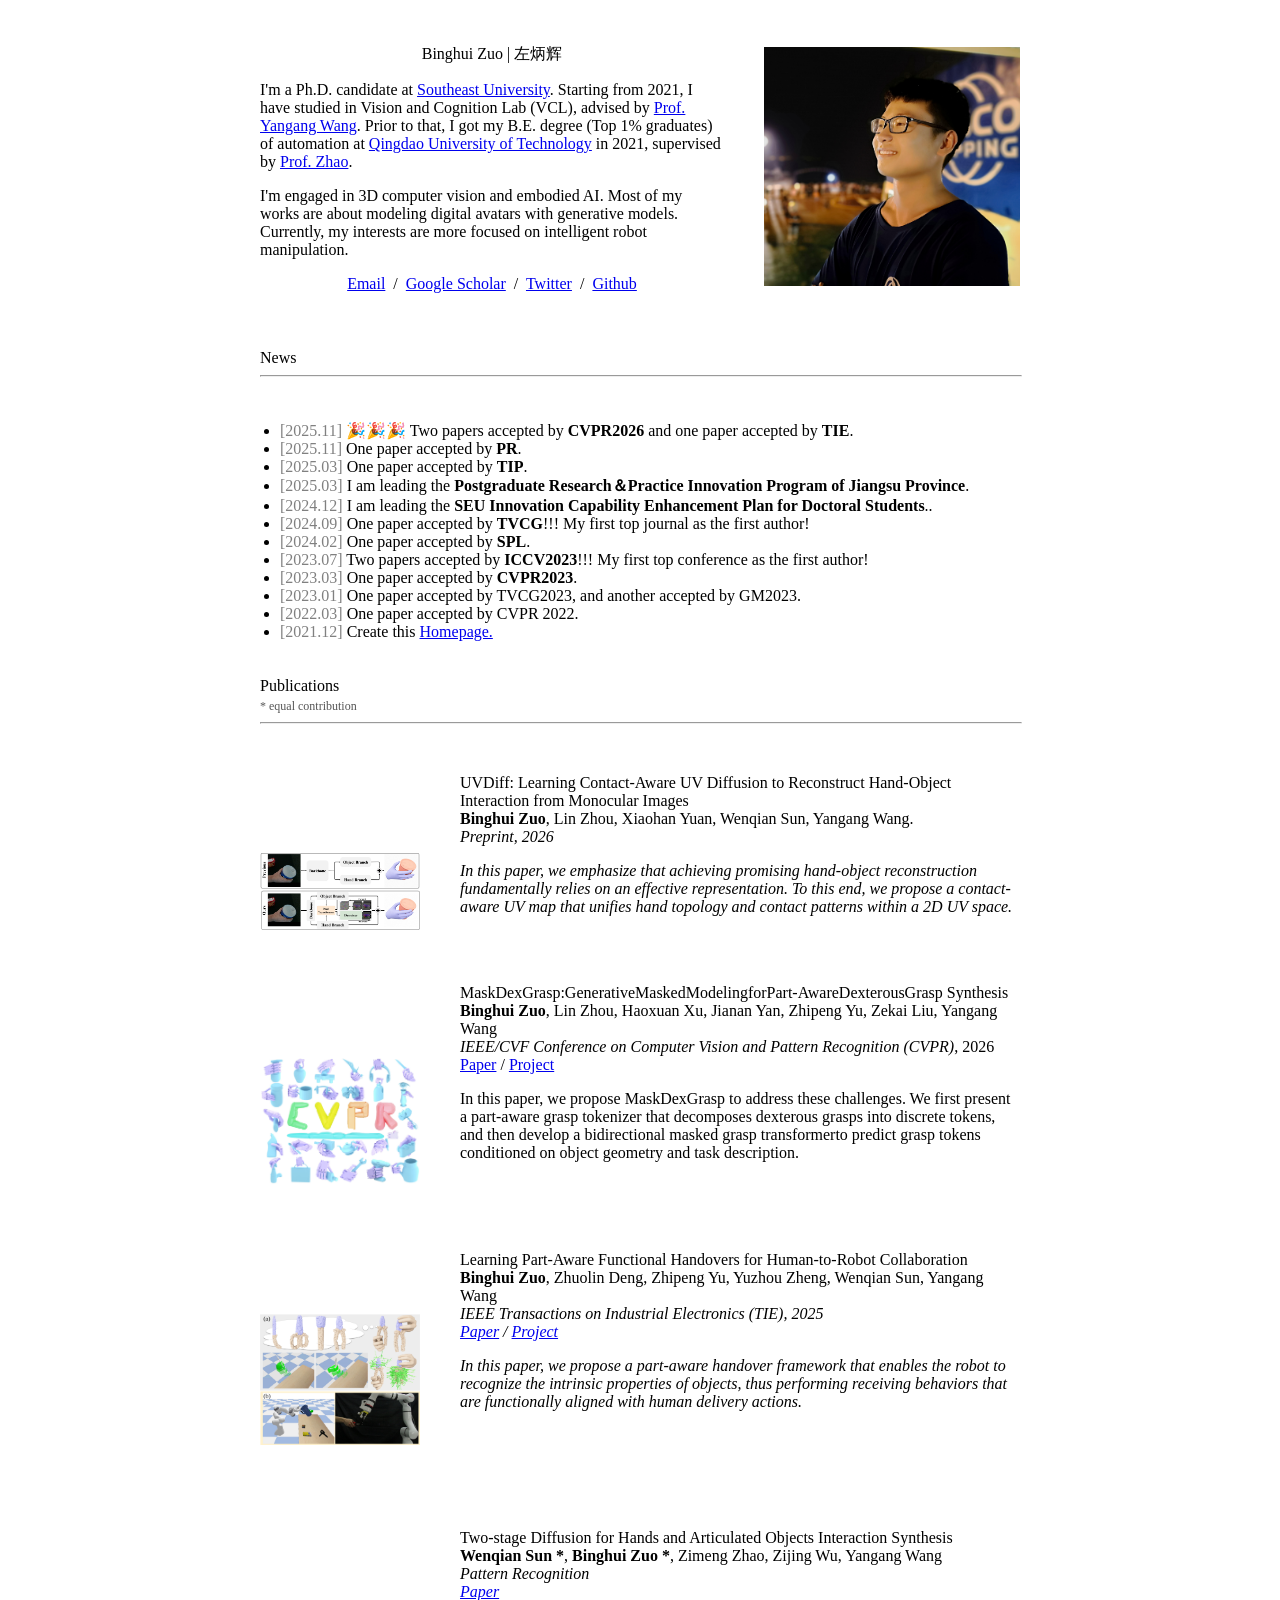
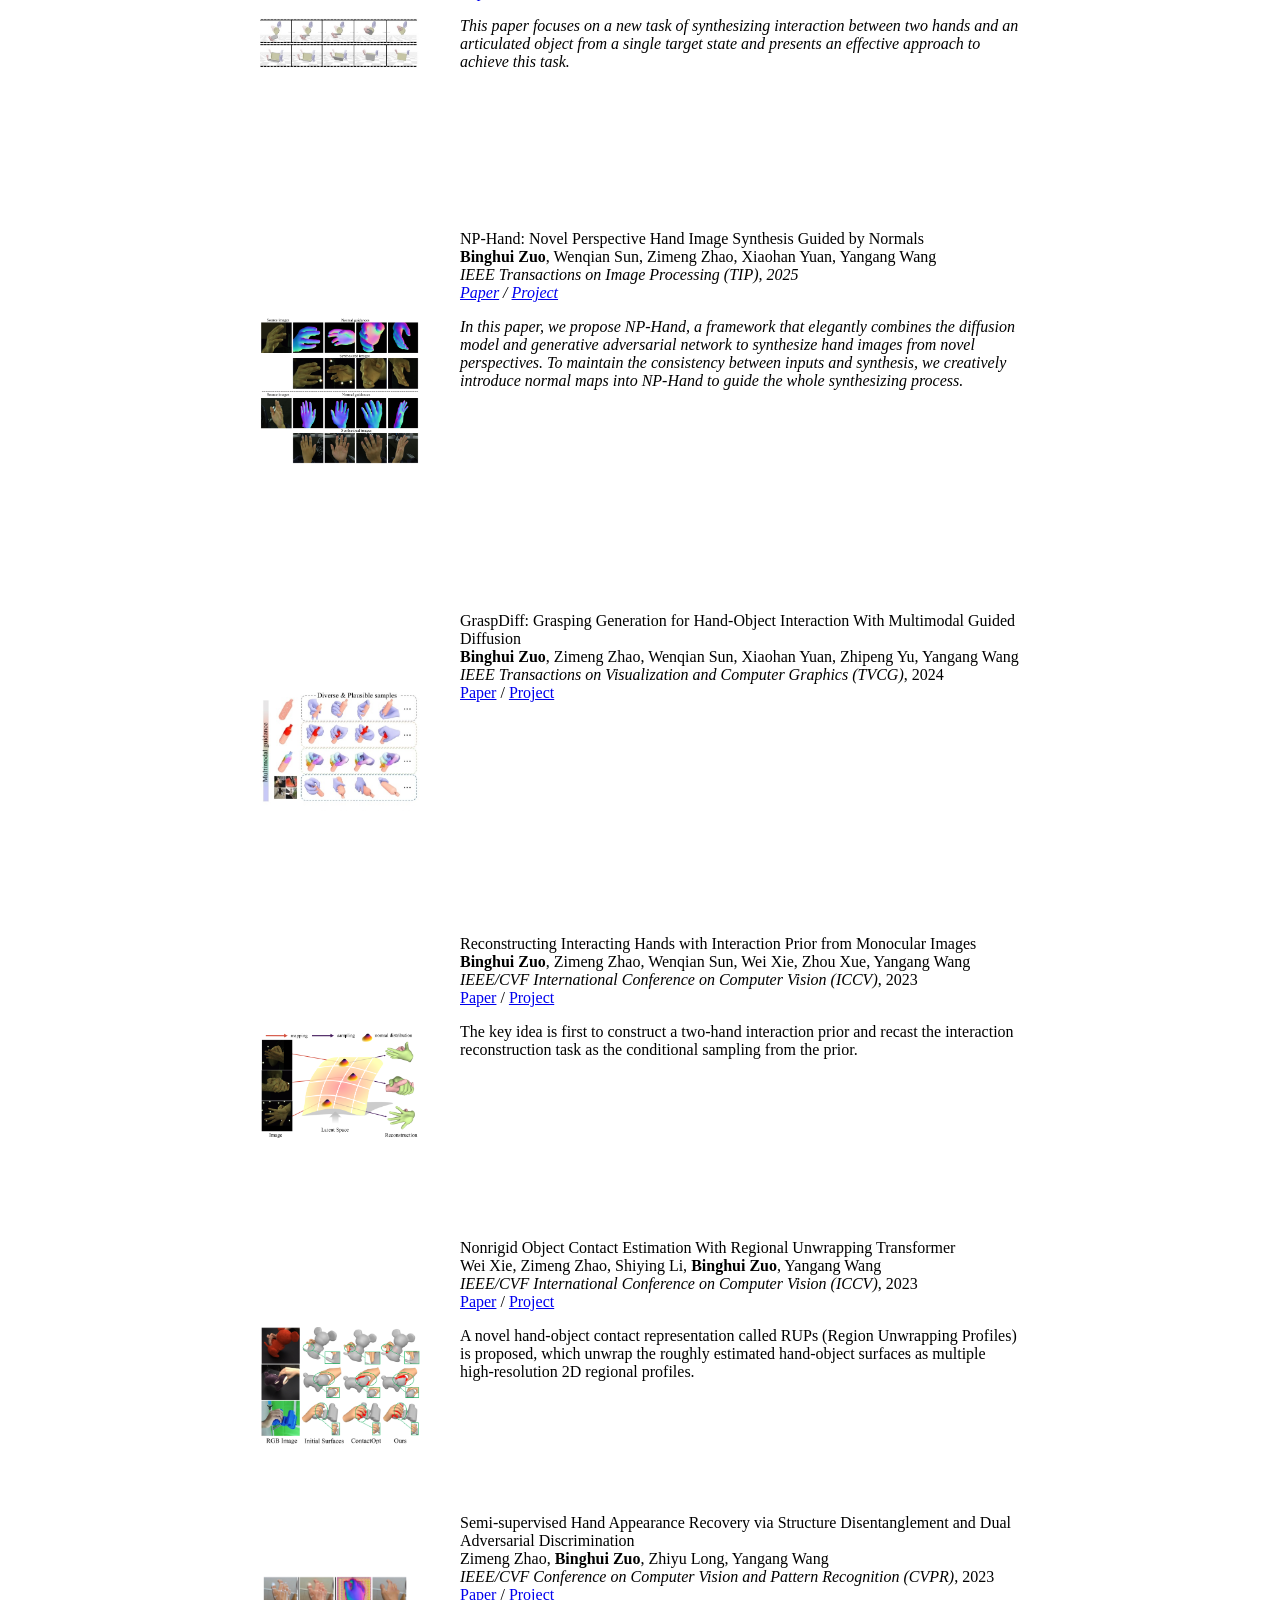
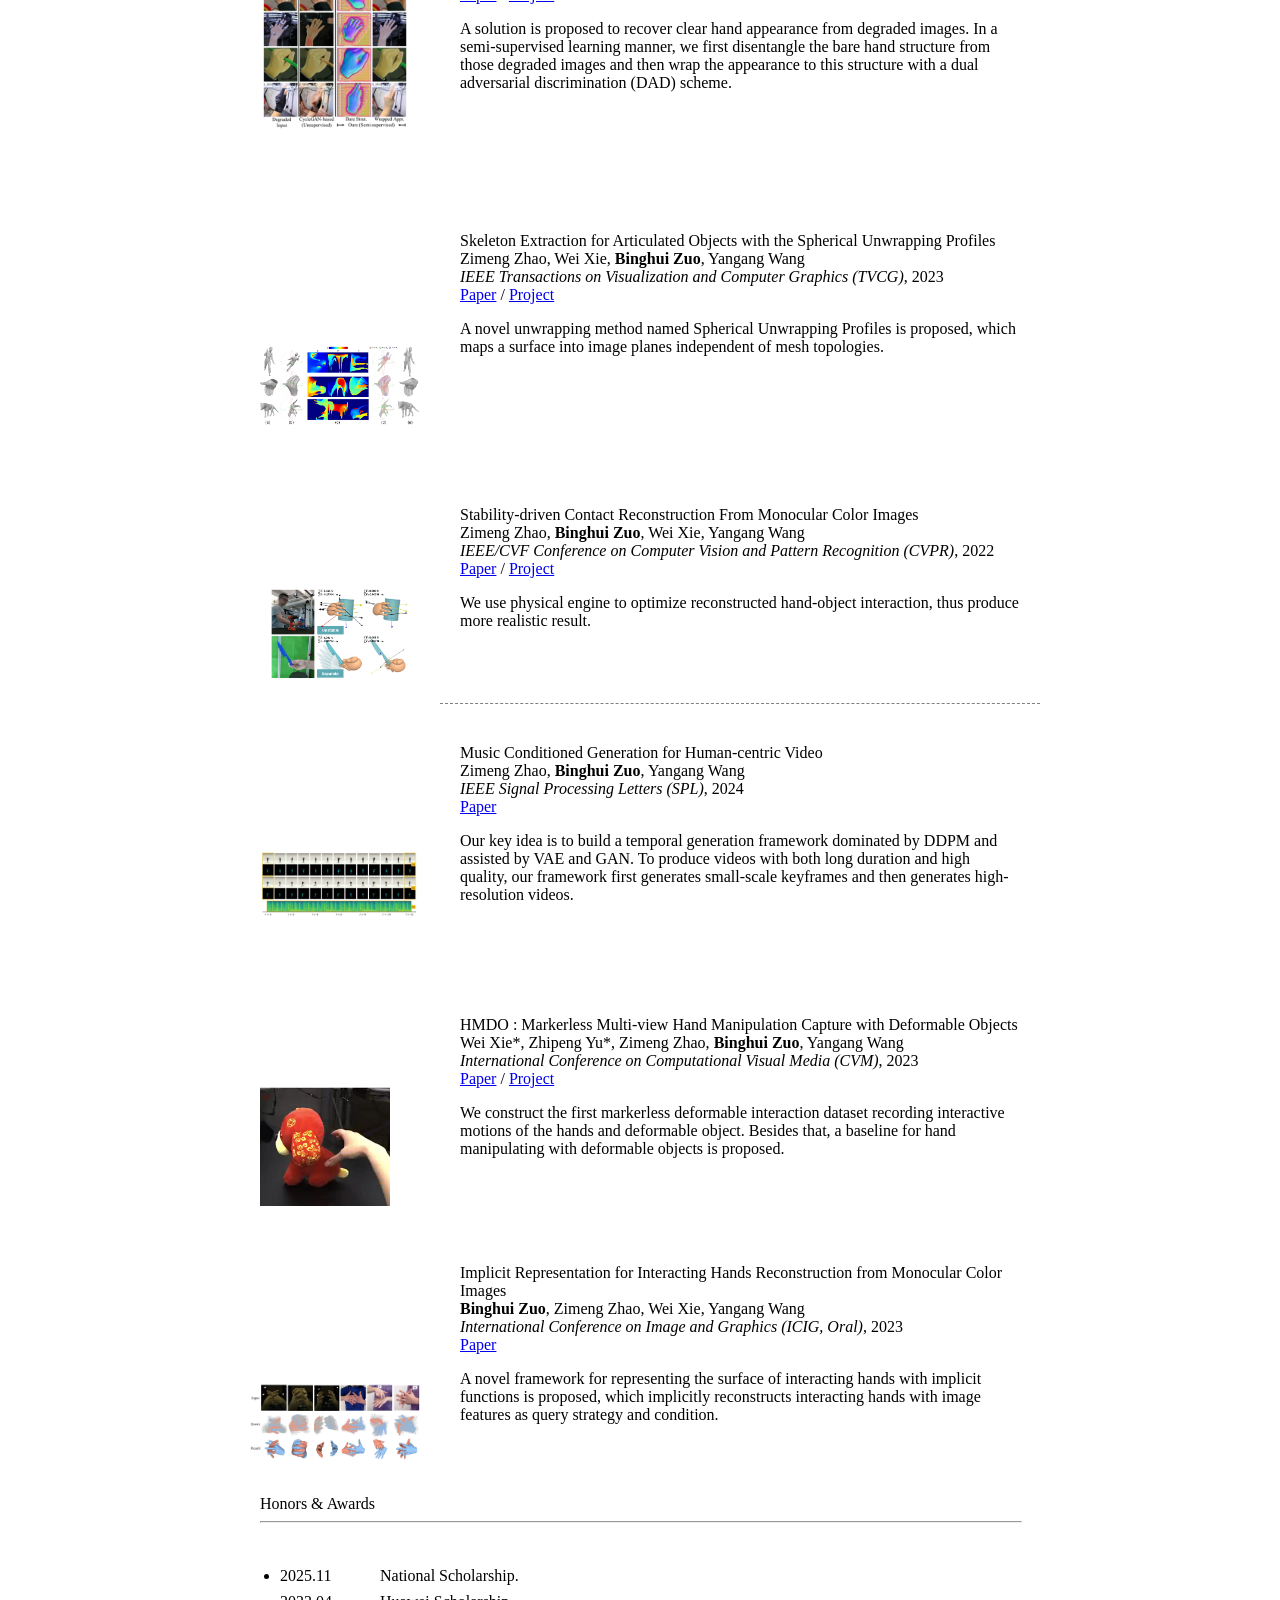
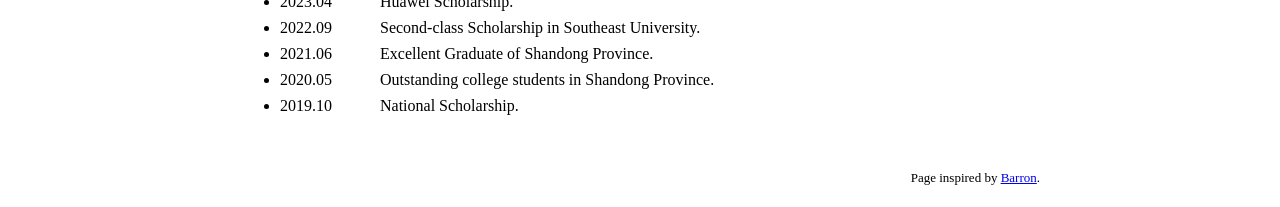
==== index.html @ bb47ee4a "更新cvpr文章" ====
<!DOCTYPE HTML>
<html lang="en"><head><meta http-equiv="Content-Type" content="text/html; charset=UTF-8">


  <title>Binghui Zuo</title>
  
  <meta name="author" content="Binghui Zuo">
  <meta name="viewport" content="width=device-width, initial-scale=1">
  
  <link rel="stylesheet" type="text/css" href="stylesheet.css">
  <link rel="icon" href="image/head.jpg" type="image/x-icon" />
	<!-- <link rel="icon" href="data:image/svg+xml,<svg xmlns=%22http://www.w3.org/2000/svg%22 viewBox=%220 0 100 100%22><text y=%22.9em%22 font-size=%2290%22>😎</text></svg>"> -->
</head> 
<style>
  td {
    border-bottom: 1px dashed gray; 
  }
  td.no-border {
    border-bottom: none;
  }

</style>
<body>
  <table style="width:100%;max-width:800px;border:0px;border-spacing:0px;border-collapse:separate;margin-right:auto;margin-left:auto;"><tbody>
    <tr style="padding:0px">
      <td class="no-border"; style="padding:0px">
        <table style="width:100%;border:0px;border-spacing:0px;border-collapse:separate;margin-right:auto;margin-left:auto;"><tbody>
          <tr style="padding:0px">
            <td class="no-border"; style="padding:2.5%;width:63%;vertical-align:middle">
              <p style="text-align:center">
                <name>Binghui Zuo | 左炳辉</name>
              </p>
              <p>I'm a Ph.D. candidate at <a href="https://www.seu.edu.cn/"> Southeast University</a>. Starting from 2021, I have studied in Vision and Cognition Lab (VCL), advised by <a href="https://www.yangangwang.com/"> Prof. Yangang Wang</a>. Prior to that, I got my B.E. degree (Top 1% graduates) of automation at <a href="http://www.qut.edu.cn/"> Qingdao University of Technology</a> in 2021, supervised by <a href="https://ice.qut.edu.cn/info/1210/7986.htm"> Prof. Zhao</a>.
              </p>
              </p>
              I'm engaged in 3D computer vision and embodied AI. Most of my works are about modeling digital avatars with generative models. Currently, my interests are more focused on intelligent robot manipulation.
              </p>
              <!-- </p> -->
              <!-- Served as the paper reviewer of CVPR / ICCV / NeurIPS and etc. -->
              <!-- </p> -->

              <!-- </p>
              <span style="color:red">Now, I am actively applying for Ph.D position in 2024 fall.</span>
              </p> -->
              <p style="text-align:center">
                <a href="mailto:binghuizuo@gmail.com">Email</a> &nbsp/&nbsp
                <a href="https://scholar.google.com/citations?hl=zh-CN&user=YajLTJMAAAAJ">Google Scholar</a> &nbsp/&nbsp
                <a href="https://twitter.com/z_binghui">Twitter</a> &nbsp/&nbsp
                <a href="https://github.com/binghui-z">Github</a> <!--&nbsp/&nbsp
                <a href="docs/resume.pdf"> Resumé (PDF) </a>-->
              </p>
            </td>
            <td class="no-border"; style="padding:2.5%;width:40%;max-width:40%">
              <a href="#"><img style="width:100%;max-width:100%" alt="profile photo" src="image/myself.jpeg" class="hoverZoomLink"></a>
            </td>
          </tr>
        </tbody></table>

        <!-- News -->
        <table
          style="width:100%;border:0px;border-spacing:0px;border-collapse:separate;margin-right:auto;margin-left:auto;">
          <td class="no-border"; style="padding:20px;width:100%;vertical-align:middle">
            <heading>News</heading>
            <hr class="styled-hr" style="width:100%;"></hr>
          </td>
        </table>

        <ul>
          <li>
            <span style="color: gray" size="6px">[2025.11]</span> &#127881&#127881&#127881 Two papers accepted by <strong>CVPR2026</strong> and one paper accepted by <strong>TIE</strong>.
          </li>
          <li>
            <span style="color: gray" size="6px">[2025.11]</span> One paper accepted by <strong>PR</strong>.
          </li>
          <li>
            <span style="color: gray" size="6px">[2025.03]</span> One paper accepted by <strong>TIP</strong>.
          </li>
          <li>
            <span style="color: gray" size="6px">[2025.03]</span> I am leading the <strong>Postgraduate Research＆Practice Innovation Program of Jiangsu Province</strong>.
          </li>
          <li>
            <span style="color: gray" size="6px">[2024.12]</span> I am leading the <strong>SEU Innovation Capability Enhancement Plan for Doctoral Students</strong>..
          </li>
          <li>
            <span style="color: gray" size="6px">[2024.09]</span> One paper accepted by <strong>TVCG</strong>!!! My first top journal as the first author!
          </li>
          <li>
            <span style="color: gray" size="6px">[2024.02]</span> One paper accepted by <strong>SPL</strong>.
          </li>
          <li>
            <span style="color: gray" size="6px">[2023.07]</span> Two papers accepted by <strong>ICCV2023</strong>!!! My first top conference as the first author!
          </li>
          <li>
            <span style="color: gray" size="6px">[2023.03]</span> One paper accepted by <strong>CVPR2023</strong>.
          </li>
          <li>
            <span style="color: gray" size="6px">[2023.01]</span> One paper accepted by TVCG2023, and another accepted by GM2023. 
          </li>
          <li>
            <span style="color: gray" size="6px">[2022.03]</span> One paper accepted by CVPR 2022. 
          </li>
          <li>
            <span style="color: gray" size="6px">[2021.12]</span> Create this <a href="https://binghui-z.github.io/"> Homepage.</a>
          </li>
        </ul> 
      
        <!--%%%%%%%%%%%%%%%%%%%%%%%%%%%%%%%%%%%%%%-->
        <table style="width:100%;border:0px;border-spacing:0px;border-collapse:separate;margin-right:auto;margin-left:auto;"><tbody>
            <td class="no-border"; style="padding:20px;width:100%;vertical-align:middle">
              <heading>Publications</heading>
                <div style="font-size:12px; color:#555; margin-top:4px; margin-bottom:4px;">
                  * equal contribution
                </div>
              <hr class="styled-hr" style="width:100%;"></hr>
            </td>
        </tbody></table>
        <table style="width:100%;border:0px;border-spacing:0px;border-collapse:separate;margin-right:auto;margin-left:auto;"><tbody>
          
          <!-- ======================================================================================================= -->

          <!-- TCSVT投稿 -->
          <tr onmouseout="uvdiff_stop()" onmouseover="uvdiff_start()">
            <td class="no-border"; style="padding:20px;width:25%;vertical-align:middle">
              <div class="one">
                <div class="two" id='UVDiff_image'>
                  <img src='image/uvdiff.jpg' width="160"></div>
                <img src='image/uvdiff.jpg' width="160">
              </div>
              <script type="text/javascript">
                function uvdiff_start() {
                  document.getElementById('UVDiff_image').style.opacity = "1";
                }

                function uvdiff_stop() {
                  document.getElementById('UVDiff_image').style.opacity = "0";
                }
                uvdiff_stop()
              </script>
            </td>
            <td class="no-border"; style="padding:20px;width:75%;vertical-align:middle">
              <papertitle>UVDiff: Learning Contact-Aware UV Diffusion to Reconstruct Hand-Object Interaction from Monocular Images</papertitle>
              <br>
              <strong>Binghui Zuo</strong>,
              Lin Zhou, 
              Xiaohan Yuan, 
              Wenqian Sun, 
              Yangang Wang.
              <br>
              <em>Preprint, 2026
              <br>
              <p>
              In this paper, we emphasize that achieving promising hand-object reconstruction fundamentally relies on an effective representation. To this end, we propose a contact-aware UV map that unifies hand topology and contact patterns within a 2D UV space.
              </p>
            </td>
          </tr>

          <!-- CVPR投稿 -->
          <tr onmouseout="MaskDexGrasp_stop()" onmouseover="MaskDexGrasp_start()">
            <td class="no-border"; style="padding:20px;width:25%;vertical-align:middle">
              <div class="one">
                <div class="two" id='MaskDexGrasp_image'><video  width=100% height=80% muted autoplay loop>
                <source src="image/maskdexgrasp.mp4" type="video/mp4">
                Your browser does not support the video tag.
                </video></div>
                <img src='image/maskdexgrasp_teaser.jpg' width=160>
              </div>
              <script type="text/javascript">
                function MaskDexGrasp_start() {
                  document.getElementById('MaskDexGrasp_image').style.opacity = "1";
                }

                function MaskDexGrasp_stop() {
                  document.getElementById('MaskDexGrasp_image').style.opacity = "0";
                }
                MaskDexGrasp_stop()
              </script>
            </td>
            <td class="no-border"; style="padding:20px;width:75%;vertical-align:middle">
              <papertitle> MaskDexGrasp:GenerativeMaskedModelingforPart-AwareDexterousGrasp Synthesis</papertitle>
              <br>
              <strong>Binghui Zuo</strong>,
              Lin Zhou, 
              Haoxuan Xu, 
              Jianan Yan, 
              Zhipeng Yu, 
              Zekai Liu, 
              Yangang Wang
              <br>
              <em>IEEE/CVF Conference on Computer Vision and Pattern Recognition (CVPR)</em>, 2026
              <br>
              <a href="MaskDexGrasp/images/paper.pdf">Paper</a>
              /
              <a href="https://binghui-z.github.io/MaskDexGrasp/">Project</a>
              <p></p>
              <p>
              In this paper, we propose MaskDexGrasp to address these challenges. We first present a part-aware grasp tokenizer that decomposes dexterous grasps into discrete tokens, and then develop a bidirectional masked grasp transformerto predict grasp tokens conditioned on object geometry and task description.
              </p>
            </td>
          </tr>

          <!-- TIE投稿 -->
          <tr onmouseout="tie_stop()" onmouseover="tie_start()">
            <td class="no-border"; style="padding:20px;width:25%;vertical-align:middle">
              <div class="one">
                <div class="two" id='tie_image'><video  width=100% height=80% muted autoplay loop>
                <source src="image/TIE.mp4" type="video/mp4">
                Your browser does not support the video tag.
                </video></div>
                <img src='image/tie_teaser.jpg' width=160>
              </div>

              <script type="text/javascript">
                function tie_start() {
                  document.getElementById('tie_image').style.opacity = "1";
                }

                function tie_stop() {
                  document.getElementById('tie_image').style.opacity = "0";
                }
                tie_stop()
              </script>
            </td>
            <td class="no-border"; style="padding:20px;width:75%;vertical-align:middle">
              <papertitle>Learning Part-Aware Functional Handovers for Human-to-Robot Collaboration</papertitle>
              <br>
              <strong>Binghui Zuo</strong>,
              Zhuolin Deng,
              Zhipeng Yu,
              Yuzhou Zheng,
              Wenqian Sun,
              Yangang Wang
              <br>
              <em>IEEE Transactions on Industrial Electronics (TIE), 2025
              <br>
              <a href="https://ieeexplore.ieee.org/document/11436066/">Paper</a>
              /
              <a href="https://www.yangangwang.com/#publication">Project</a>
              <p></p>
              <p>
              In this paper, we propose a part-aware handover framework that enables the robot to recognize the intrinsic properties of objects, thus performing receiving behaviors that are functionally aligned with human delivery actions.
              </p>
            </td>
          </tr>

          <!-- PR -->
          <tr onmouseout="SynInter_stop()" onmouseover="SynInter_start()">
            <td class="no-border"; style="padding:20px;width:25%;vertical-align:middle">
              <div class="one">
                <div class="two" id='SynInter_image'><video  width=100% height=100% muted autoplay loop>
                <source src="image/pr.mp4" type="video/mp4">
                Your browser does not support the video tag.
                </video></div>
                <img src='image/SynInter_1.png' width=160>
              </div>
              <script type="text/javascript">
                function SynInter_start() {
                  document.getElementById('SynInter_image').style.opacity = "1";
                }

                function SynInter_stop() {
                  document.getElementById('SynInter_image').style.opacity = "0";
                }
                SynInter_stop()
              </script>
            </td>
            <td class="no-border"; style="padding:20px;width:75%;vertical-align:middle">
              <papertitle>Two-stage Diffusion for Hands and Articulated Objects Interaction Synthesis</papertitle>
              <br>
              <strong>Wenqian Sun *</strong>,
              <strong>Binghui Zuo *</strong>,
              Zimeng Zhao, 
              Zijing Wu,
              Yangang Wang
              <br>
              <em> Pattern Recognition
              <br>
              <a href="https://www.sciencedirect.com/science/article/pii/S0031320325014463">Paper</a>
              <p></p>
              <p>
                This paper focuses on a new task of synthesizing interaction between two hands and an articulated object from a single target state and presents an effective approach to achieve this task.
              </p>
            </td>
          </tr>
          
          <!-- TIP投稿 -->
          <tr onmouseout="NPHand_stop()" onmouseover="NPHand_start()">
            <td class="no-border"; style="padding:20px;width:25%;vertical-align:middle">
              <div class="one">
                <div class="two" id='NPHand_image'>
                  <img src='image/NPHand_0.jpg' width="160"></div>
                <img src='image/NPHand_0.jpg' width="160">
              </div>
              <script type="text/javascript">
                function NPHand_start() {
                  document.getElementById('NPHand_image').style.opacity = "1";
                }

                function NPHand_stop() {
                  document.getElementById('NPHand_image').style.opacity = "0";
                }
                NPHand_stop()
              </script>
            </td>
            <td class="no-border"; style="padding:20px;width:75%;vertical-align:middle">
              <papertitle>NP-Hand: Novel Perspective Hand Image Synthesis Guided by Normals</papertitle>
              <br>
              <strong>Binghui Zuo</strong>,
              Wenqian Sun,
              Zimeng Zhao, 
              Xiaohan Yuan,
              Yangang Wang
              <br>
              <em>IEEE Transactions on Image Processing (TIP), 2025
              <br>
              <a href="https://ieeexplore.ieee.org/document/10969541">Paper</a>
              /
              <a href="https://www.yangangwang.com/papers/tip2025-nphand/ZBH-NPHand-2025-04.html">Project</a>
              <p></p>
              <p>
              In this paper, we propose NP-Hand, a framework that elegantly combines the diffusion model and generative adversarial network to synthesize hand images from novel perspectives. To maintain the consistency between inputs and synthesis, we creatively introduce normal maps into NP-Hand to guide the whole synthesizing process.
              </p>
            </td>
          </tr>
          <!-- ======================================================================================================= -->

          <!-- ECCV1投稿 -->
          <tr onmouseout="GraspDiff_stop()" onmouseover="GraspDiff_start()">
            <td class="no-border"; style="padding:20px;width:25%;vertical-align:middle">
              <div class="one">
                <div class="two" id='GraspDiff_image'>
                  <img src='image/GraspDiff_0.png' width="160"></div>
                <img src='image/GraspDiff_1.png' width="160">
              </div>
              <script type="text/javascript">
                function GraspDiff_start() {
                  document.getElementById('GraspDiff_image').style.opacity = "1";
                }

                function GraspDiff_stop() {
                  document.getElementById('GraspDiff_image').style.opacity = "0";
                }
                GraspDiff_stop()
              </script>
            </td>
            <td class="no-border"; style="padding:20px;width:75%;vertical-align:middle">
              <papertitle>GraspDiff: Grasping Generation for Hand-Object Interaction With Multimodal Guided Diffusion</papertitle>
              <br>
              <strong>Binghui Zuo</strong>,
              Zimeng Zhao, 
              Wenqian Sun,
              Xiaohan Yuan,
              Zhipeng Yu,
              Yangang Wang
              <br>
              <em>IEEE Transactions on Visualization and Computer Graphics (TVCG)</em>, 2024
              <br>
              <a href="https://ieeexplore.ieee.org/document/10689328">Paper</a>
              /
              <a href="https://www.yangangwang.com/papers/tvcg2024-graspdiff/ZUO-GraspDiff-2024-09.html">Project</a>
              <p></p>
              <p></p>
            </td>
          </tr>
          
          <!-- ECCV3投稿 -->
          <!-- <tr onmouseout="T2C_stop()" onmouseover="T2C_start()">
            <td class="no-border"; style="padding:20px;width:25%;vertical-align:middle">
              <div class="one">
                <div class="two" id='T2C_image'>
                  <img src='image/T2C_0.png' width="160"></div>
                <img src='image/T2C_1.png' width="160">
              </div>
              <script type="text/javascript">
                function T2C_start() {
                  document.getElementById('T2C_image').style.opacity = "1";
                }

                function T2C_stop() {
                  document.getElementById('T2C_image').style.opacity = "0";
                }
                T2C_stop()
              </script>
            </td>
            <td class="no-border"; style="padding:20px;width:75%;vertical-align:middle">
              <papertitle>T2C: Text-guided 4D Cloth Generation</papertitle>
              <br>
              Zhipeng Yu,
              Zimeng Zhao, 
              Yanxi Du,
              Yuzhou Zheng,
              <strong>Binghui Zuo</strong>,
              Yangang Wang
              <br>
              <em>Preprint
              <br>
              <p></p>
              <p>
                This paper introduces a novel approach named T2C, which employs a multilayered clothing representation and a physics-based clothing animation paradigm to generate text-controlled Clothed 4D Humans, expanding the boundaries of the aforementioned issues.
              </p>
            </td>
          </tr> -->

          <!-- ICCV2023 -->
          <tr onmouseout="interprior_stop()" onmouseover="interprior_start()">
            <td class="no-border"; style="padding:20px;width:25%;vertical-align:middle">
              <div class="one">
                <div class="two" id='interprior_image'>
                  <img src='image/interprior_1.png' width="160"></div>
                <img src='image/interprior_0.png' width="160">
              </div>
              <script type="text/javascript">
                function interprior_start() {
                  document.getElementById('interprior_image').style.opacity = "1";
                }

                function interprior_stop() {
                  document.getElementById('interprior_image').style.opacity = "0";
                }
                interprior_stop()
              </script>
            </td>
            <td class="no-border"; style="padding:20px;width:75%;vertical-align:middle">
              <papertitle>Reconstructing Interacting Hands with Interaction Prior from Monocular Images</papertitle>
              <br>
              <strong>Binghui Zuo</strong>,
              Zimeng Zhao, 
              Wenqian Sun,
              Wei Xie, 
              Zhou Xue,
              Yangang Wang
              <br>
              <em>IEEE/CVF International Conference on Computer Vision (ICCV)</em>, 2023
              <br>
              <a href="https://arxiv.org/abs/2308.14082/">Paper</a>
              /
              <a href="https://www.yangangwang.com/papers/iccv2023_interprior/BinghuiZuo-ICCV2023_InterPrior.html">Project</a>
              <p></p>
              <p>
              The key idea is first to construct a two-hand interaction prior and recast the interaction reconstruction task as the conditional sampling from the prior.
              </p>
            </td>
          </tr>
        
          <!-- ICCV2023 -->
          <tr onmouseout="Nonrigid_stop()" onmouseover="Nonrigid_start()">
            <td class="no-border"; style="padding:20px;width:25%;vertical-align:middle">
              <div class="one">
                <div class="two" id='nonrigid_image'>
                  <img src='image/Nonrigid_0.png' width="160"></div>
                <img src='image/Nonrigid_1.png' width="160">
              </div>
              <script type="text/javascript">
                function Nonrigid_start() {
                  document.getElementById('nonrigid_image').style.opacity = "1";
                }

                function Nonrigid_stop() {
                  document.getElementById('nonrigid_image').style.opacity = "0";
                }
                Nonrigid_stop()
              </script>
            </td>
            <td class="no-border"; style="padding:20px;width:75%;vertical-align:middle">
              <papertitle>Nonrigid Object Contact Estimation With Regional Unwrapping Transformer</papertitle>
              <br>
              Wei Xie, 
              Zimeng Zhao, 
              Shiying Li,
              <strong>Binghui Zuo</strong>,
              Yangang Wang
              <br>
              <em>IEEE/CVF International Conference on Computer Vision (ICCV)</em>, 2023
              <br>
              <a href="https://arxiv.org/abs/2308.14074">Paper</a>
              /
              <a href="https://www.yangangwang.com/papers/iccv2023-nonrigid/XIE-NONRIGID-2023-07-paper.html">Project</a>
              <p></p>
              <p>
              A novel hand-object contact representation called RUPs (Region Unwrapping Profiles) is proposed, which unwrap the roughly estimated hand-object surfaces as multiple high-resolution 2D regional profiles.
              </p>
            </td>
          </tr>

          <!-- CVPR2023 -->
          <tr onmouseout="markerless_stop()" onmouseover="markerless_start()">
            <td class="no-border"; style="padding:20px;width:25%;vertical-align:middle">
              <div class="one">
                <div class="two" id='markerless_image'><video  width=100% height=100% muted autoplay loop>
                <source src="image/markerless.mp4" type="video/mp4">
                Your browser does not support the video tag.
                </video></div>
                <img src='image/markerless.png' width=150>
              </div>
              <script type="text/javascript">
                function markerless_start() {
                  document.getElementById('markerless_image').style.opacity = "1";
                }

                function markerless_stop() {
                  document.getElementById('markerless_image').style.opacity = "0";
                }
                markerless_stop()
              </script>
            </td>
            <td class="no-border"; style="padding:20px;width:75%;vertical-align:middle">
              <papertitle>Semi-supervised Hand Appearance Recovery via Structure Disentanglement and Dual Adversarial Discrimination</papertitle>
              <br> 
              Zimeng Zhao, 
              <strong>Binghui Zuo</strong>,
              Zhiyu Long,
              Yangang Wang
              <br>
              <em>IEEE/CVF Conference on Computer Vision and Pattern Recognition (CVPR)</em>, 2023
              <br>
              <a href="https://arxiv.org/abs/2303.06380">Paper</a>
              /
              <a href="https://www.yangangwang.com/papers/CVPR2023/ZHAO-SHAR-2023-03.html">Project</a>
              <p>
              A solution is proposed to recover clear hand appearance from degraded images. In a semi-supervised learning manner, we first disentangle the bare hand structure from those degraded images and then wrap the appearance to this structure with a dual adversarial discrimination (DAD) scheme.
              </p>
            </td>
          </tr>

          <!-- TVCG -->
          <tr onmouseout="Skeleton_stop()" onmouseover="Skeleton_start()">
            <td class="no-border"; style="padding:20px;width:25%;vertical-align:middle">
              <div class="one">
                <div class="two" id='skeleton_image'>
                  <img src='image/skeleton_1.png' width="160"></div>
                <img src='image/skeleton0.png' width="160">
              </div>
              <script type="text/javascript">
                function Skeleton_start() {
                  document.getElementById('skeleton_image').style.opacity = "1";
                }

                function Skeleton_stop() {
                  document.getElementById('skeleton_image').style.opacity = "0";
                }
                Skeleton_stop()
              </script>
            </td>
            <td class="no-border"; style="padding:20px;width:75%;vertical-align:middle">
              <papertitle>Skeleton Extraction for Articulated Objects with the Spherical Unwrapping Profiles</papertitle>
              <br>
              Zimeng Zhao, 
              Wei Xie, 
              <strong>Binghui Zuo</strong>,
              Yangang Wang
              <br>
              <em>IEEE Transactions on Visualization and Computer Graphics (TVCG)</em>, 2023
              <br>
              <a href="https://www.yangangwang.com/papers/TVCG2023/ZHAO-SUPPLE-TVCG-2023.pdf">Paper</a>
              /
              <a href="https://www.yangangwang.com/papers/TVCG2023/ZHAO-SUPPLE-TVCG-2023.html">Project</a>
              <p></p>
              <p>
              A novel unwrapping method named Spherical Unwrapping Profiles is proposed, which maps a surface into image planes independent of mesh topologies.
              </p>
            </td>
          </tr>

          <!-- CVPR2022 -->
          <tr onmouseout="stable_stop()" onmouseover="stable_start()">
            <td class="no-border"; style="padding:20px;width:25%;vertical-align:middle">
              <div class="one">
                <div class="two" id='stable_image'><video  width=100% height=100% muted autoplay loop>
                <source src="image/stable_video.mp4" type="video/mp4">
                Your browser does not support the video tag.
                </video></div>
                <img src='image/stable.png' width=160>
              </div>
              <script type="text/javascript">
                function stable_start() {
                  document.getElementById('stable_image').style.opacity = "1";
                }

                function stable_stop() {
                  document.getElementById('stable_image').style.opacity = "0";
                }
                stable_stop()
              </script>
            </td>
            <td style="padding:20px;width:75%;vertical-align:middle">
              <papertitle>Stability-driven Contact Reconstruction From Monocular Color Images</papertitle>
              <br>
              Zimeng Zhao, 
              <strong>Binghui Zuo</strong>,
              Wei Xie, 
              Yangang Wang
              <br>
              <em>IEEE/CVF Conference on Computer Vision and Pattern Recognition (CVPR)</em>, 2022
              <br>
              <a href="https://openaccess.thecvf.com/content/CVPR2022/papers/Zhao_Stability-Driven_Contact_Reconstruction_From_Monocular_Color_Images_CVPR_2022_paper.pdf">Paper</a>
              /
              <a href="https://www.yangangwang.com/papers/ZZM-SCR-2022-03.html">Project</a>
              <p>
              We use physical engine to optimize reconstructed hand-object interaction, thus produce more realistic result.
              </p>
            </td>
          </tr>

          <!-- SPL -->
          <tr onmouseout="MCG_stop()" onmouseover="MCG_start()">
            <td class="no-border"; style="padding:20px;width:25%;vertical-align:middle">
              <div class="one">
                <div class="two" id='MCG_image'>
                  <img src='image/music_0.jpg' width="160"></div>
                <img src='image/music_0.jpg' width="160">
              </div>
              <script type="text/javascript">
                function MCG_start() {
                  document.getElementById('MCG_image').style.opacity = "1";
                }

                function MCG_stop() {
                  document.getElementById('MCG_image').style.opacity = "0";
                }
                MCG_stop()
              </script>
            </td>
            <td class="no-border"; style="padding:20px;width:75%;vertical-align:middle">
              <papertitle>Music Conditioned Generation for Human-centric Video</papertitle>
              <br>
              Zimeng Zhao,
              <strong>Binghui Zuo</strong>,
              Yangang Wang
              <br>
              <em>IEEE Signal Processing Letters (SPL)</em>, 2024
              <br>
              <a href="https://ieeexplore.ieee.org/document/10415104">Paper</a>
              <p></p>
              <p>
              Our key idea is to build a temporal generation framework dominated by DDPM and assisted by VAE and GAN. To produce videos with both long duration and high quality, our framework first generates small-scale keyframes and then generates high-resolution videos.
              </p>
            </td>
          </tr>

          <!-- CVM -->
          <tr onmouseout="hdo_stop()" onmouseover="hdo_start()">
            <td class="no-border"; style="padding:20px;width:25%;vertical-align:middle">
              <div class="one">
                <div class="two" id='hdo_image'><video  width=100% height=100% muted autoplay loop>
                <source src="image/hdo.mp4" type="video/mp4">
                Your browser does not support the video tag.
                </video></div>
                <img src='image/hdo.png' width=130>
              </div>
              <script type="text/javascript">
                function hdo_start() {
                  document.getElementById('hdo_image').style.opacity = "1";
                }

                function hdo_stop() {
                  document.getElementById('hdo_image').style.opacity = "0";
                }
                hdo_stop()
              </script>
            </td>
            <td class="no-border"; style="padding:20px;width:75%;vertical-align:middle">
              <papertitle>HMDO : Markerless Multi-view Hand Manipulation Capture with Deformable Objects</papertitle>
              <br>
              Wei Xie*, 
              Zhipeng Yu*, 
              Zimeng Zhao,
              <strong>Binghui Zuo</strong>,
              Yangang Wang
              <br>
              <!-- <em>CVPR</em>, 2022 &nbsp <font color="red"><strong>(Oral Presentation)</strong></font> -->
              <em>International Conference on Computational Visual Media (CVM)</em>, 2023
              <br>
              <a href="https://arxiv.org/pdf/2301.07652.pdf">Paper</a>
              /
              <a href="https://www.yangangwang.com/papers/cvm2023-hmdo/XIE-HMDO-2023.html">Project</a>
              <p>
              We construct the first markerless deformable interaction dataset recording interactive motions of the hands and deformable object. Besides that, a baseline for hand manipulating with deformable objects is proposed.
              </p>
            </td>
          </tr>

          <!-- ICIG -->
          <tr onmouseout="IRiHR_stop()" onmouseover="IRiHR_start()">
            <td class="no-border"; style="padding:10px;width:15%;vertical-align:middle">
              <div class="one">
                <div class="two" id='implicit_image'>
                  <img src='image/IRiHR_1.png' width="170"></div>
                <img src='image/IRiHR_0.png' width="170">
              </div>
              <script type="text/javascript">
                function IRiHR_start() {
                  document.getElementById('implicit_image').style.opacity = "1";
                }

                function IRiHR_stop() {
                  document.getElementById('implicit_image').style.opacity = "0";
                }
                IRiHR_stop()
              </script>
            </td>
            <td class="no-border"; style="padding:20px;width:75%;vertical-align:middle">
              <papertitle>Implicit Representation for Interacting Hands Reconstruction from Monocular Color Images</papertitle>
              <br>
              <strong>Binghui Zuo</strong>,
              Zimeng Zhao, 
              Wei Xie, 
              Yangang Wang
              <br>
              <em>International Conference on Image and Graphics (ICIG, Oral)</em>, 2023
              <br>
              <a href="https://link.springer.com/chapter/10.1007/978-3-031-46305-1_2">Paper</a>
              <p></p>
              <p>
              A novel framework for representing the surface of interacting hands with implicit functions is proposed, which implicitly reconstructs interacting hands with image features as query strategy and condition.
              </p>
            </td>
          </tr>

        <!--%%%%%%%%%%%%%%%%%%%%%%%%%%%%%%%%%%%%%%-->
        <!-- <table style="width:100%;border:0px;border-spacing:0px;border-collapse:separate;margin-right:auto;margin-left:auto;"><tbody>
            <td class="no-border"; style="padding:20px;width:100%;vertical-align:middle">
              <heading>Experiences</heading>
              <hr class="styled-hr" style="width:100%;"></hr>
            </td>
        </tbody></table>
        <table style="width:100%;border:0px;border-spacing:0px;border-collapse:separate;margin-right:auto;margin-left:auto;"><tbody> -->

          <!-- bytedance -->
          <!-- <tr onmouseout="neuralsimulator_stop()" onmouseover="neuralsimulator_start()"></tr>
            <td class="no-border"; style="padding:20px;width:25%;vertical-align:middle">
              <div class="one">
                <div class="three" id='bytedance'></div>
                <img src='image/bytedance1.png' width="180">
              </div>
            </td>
            <td class="no-border"; style="padding:20px;width:75%;vertical-align:middle">
                <papertitle>Research Intern, Bytedance</papertitle>
                <p>Feb. 2023 - Apr. 2023</p>
            </td>
          <tr> -->

        <!-- Honors -->
        <table
          style="width:100%;border:0px;border-spacing:0px;border-collapse:separate;margin-right:auto;margin-left:auto;">
          <td class="no-border"; style="padding:20px;width:100%;vertical-align:middle">
            <heading>Honors & Awards</heading>
            <hr class="styled-hr" style="width:100%;"></hr>
          </td>
        </table>
          <ul>
            <li style="padding-bottom:0.5em">
              <span style="display:inline-block;width:6em">2025.11</span>
              <span>National Scholarship. </span>
            </li>
            <li style="padding-bottom:0.5em">
              <span style="display:inline-block;width:6em">2023.04</span>
              <span>Huawei Scholarship. </span>
            </li>
            <li style="padding-bottom:0.5em">
              <span style="display:inline-block;width:6em">2022.09</span>
              <span> Second-class Scholarship in Southeast University. </span>
            </li>
            <li style="padding-bottom:0.5em">
              <span style="display:inline-block;width:6em">2021.06</span>
              <span> Excellent Graduate of Shandong Province. </span>
            </li>
            <li style="padding-bottom:0.5em">
                <span style="display:inline-block;width:6em">2020.05</span>
                <span>Outstanding college students in Shandong Province. </span>
            </li>
            <li style="padding-bottom:0.5em">
                <span style="display:inline-block;width:6em">2019.10</span>
                <span>National Scholarship. </span>
            </li>
          </ul>

        <!--%%%%%%%%%%%%%%%%%%%%%%%%%%%%%%%%%%%%%%-->
        <table style="width:100%;border:0px;border-spacing:0px;border-collapse:separate;margin-right:auto;margin-left:auto;"><tbody>
          <td class="no-border"; style="padding:0px">
            <br>
            <p style="text-align:right;font-size:small;">
              Page inspired by <a href="https://jonbarron.info/">Barron</a>.
            </p>
          </td>
        </tbody></table>
    </tr>
  </table>
</body>
</html>
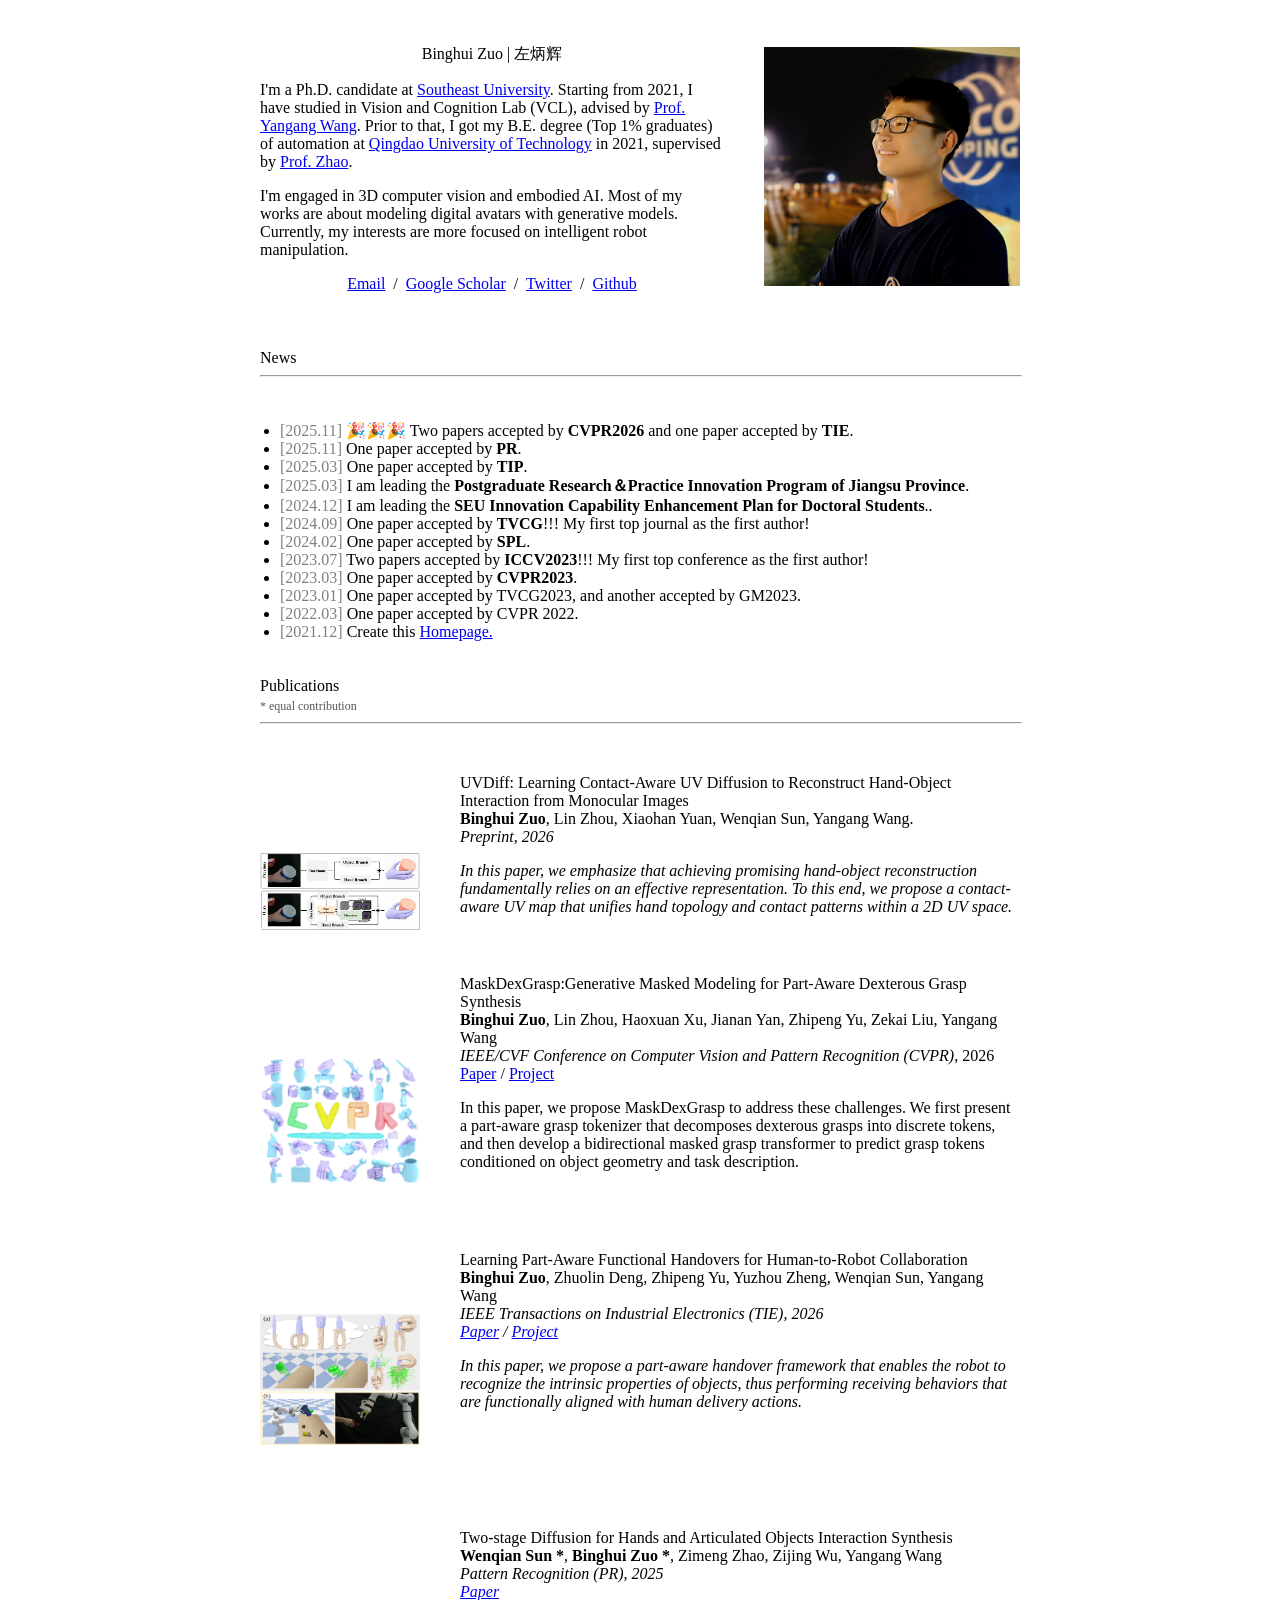
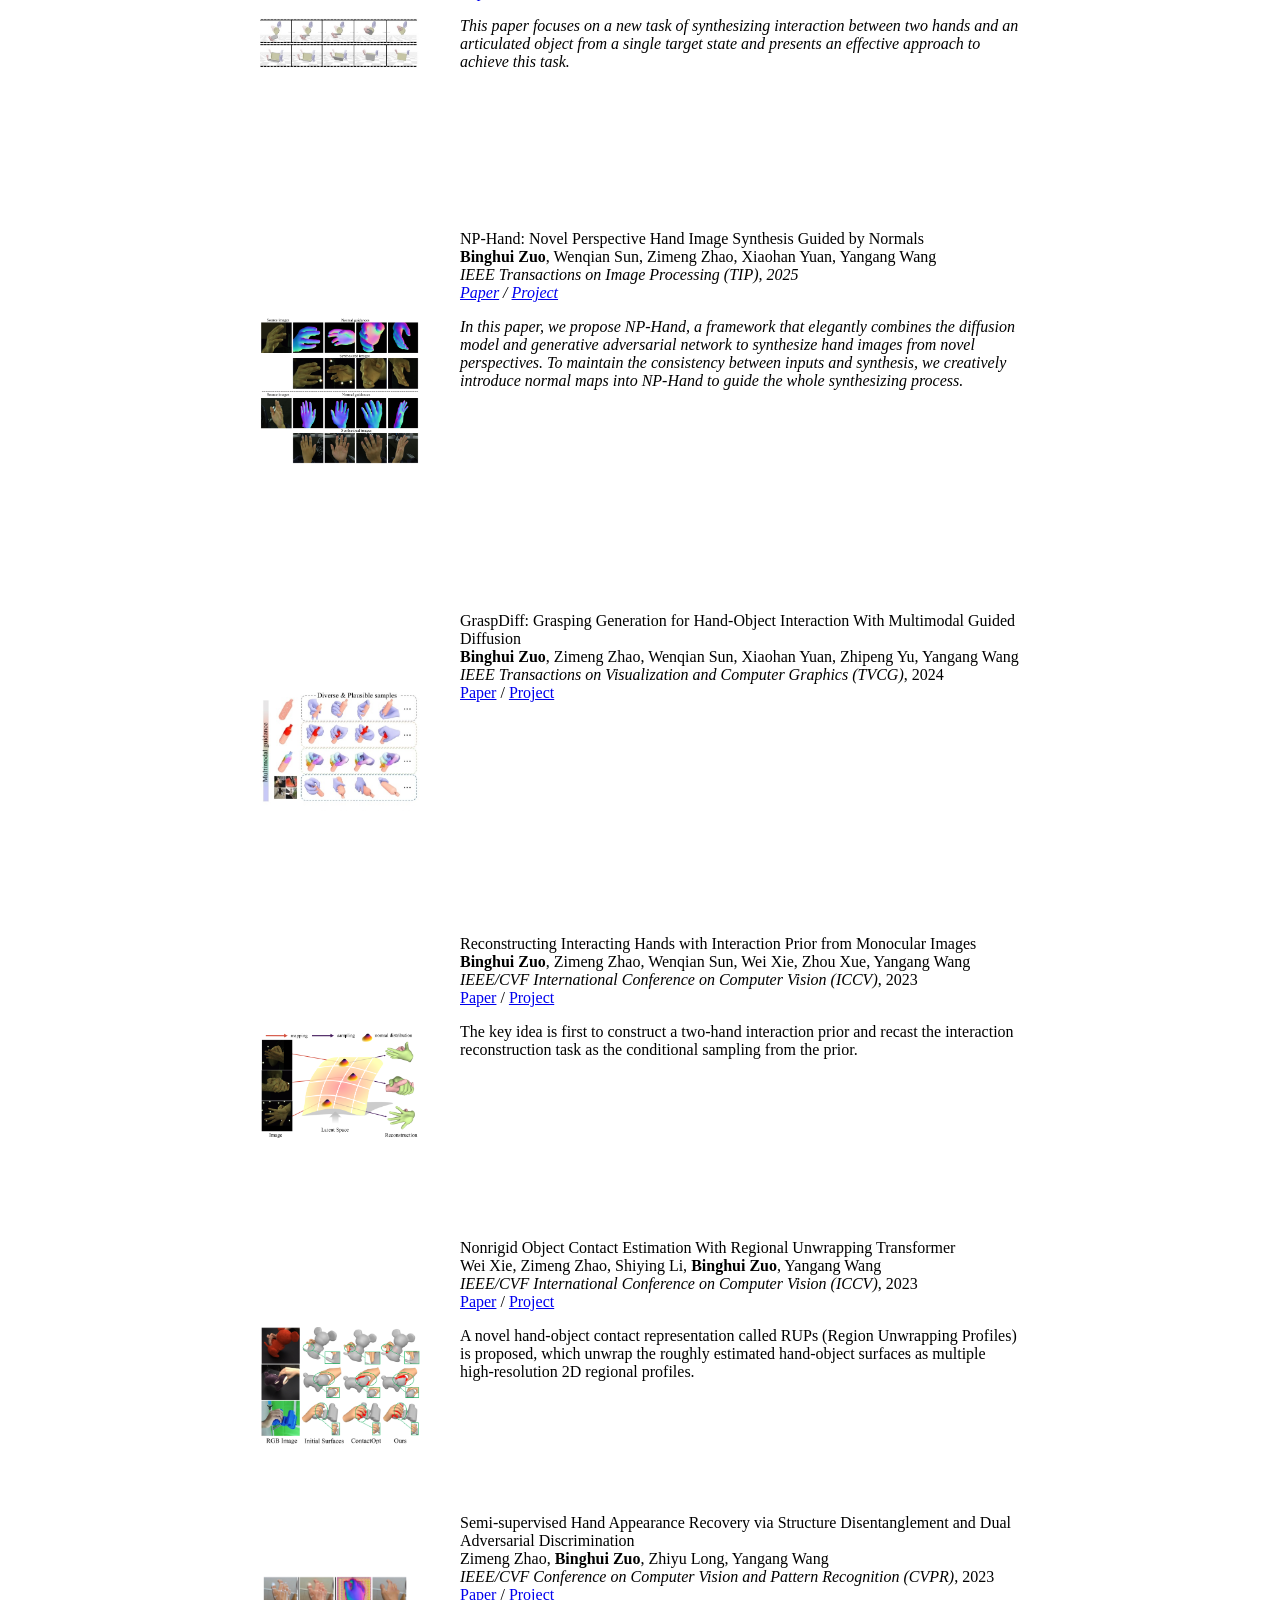
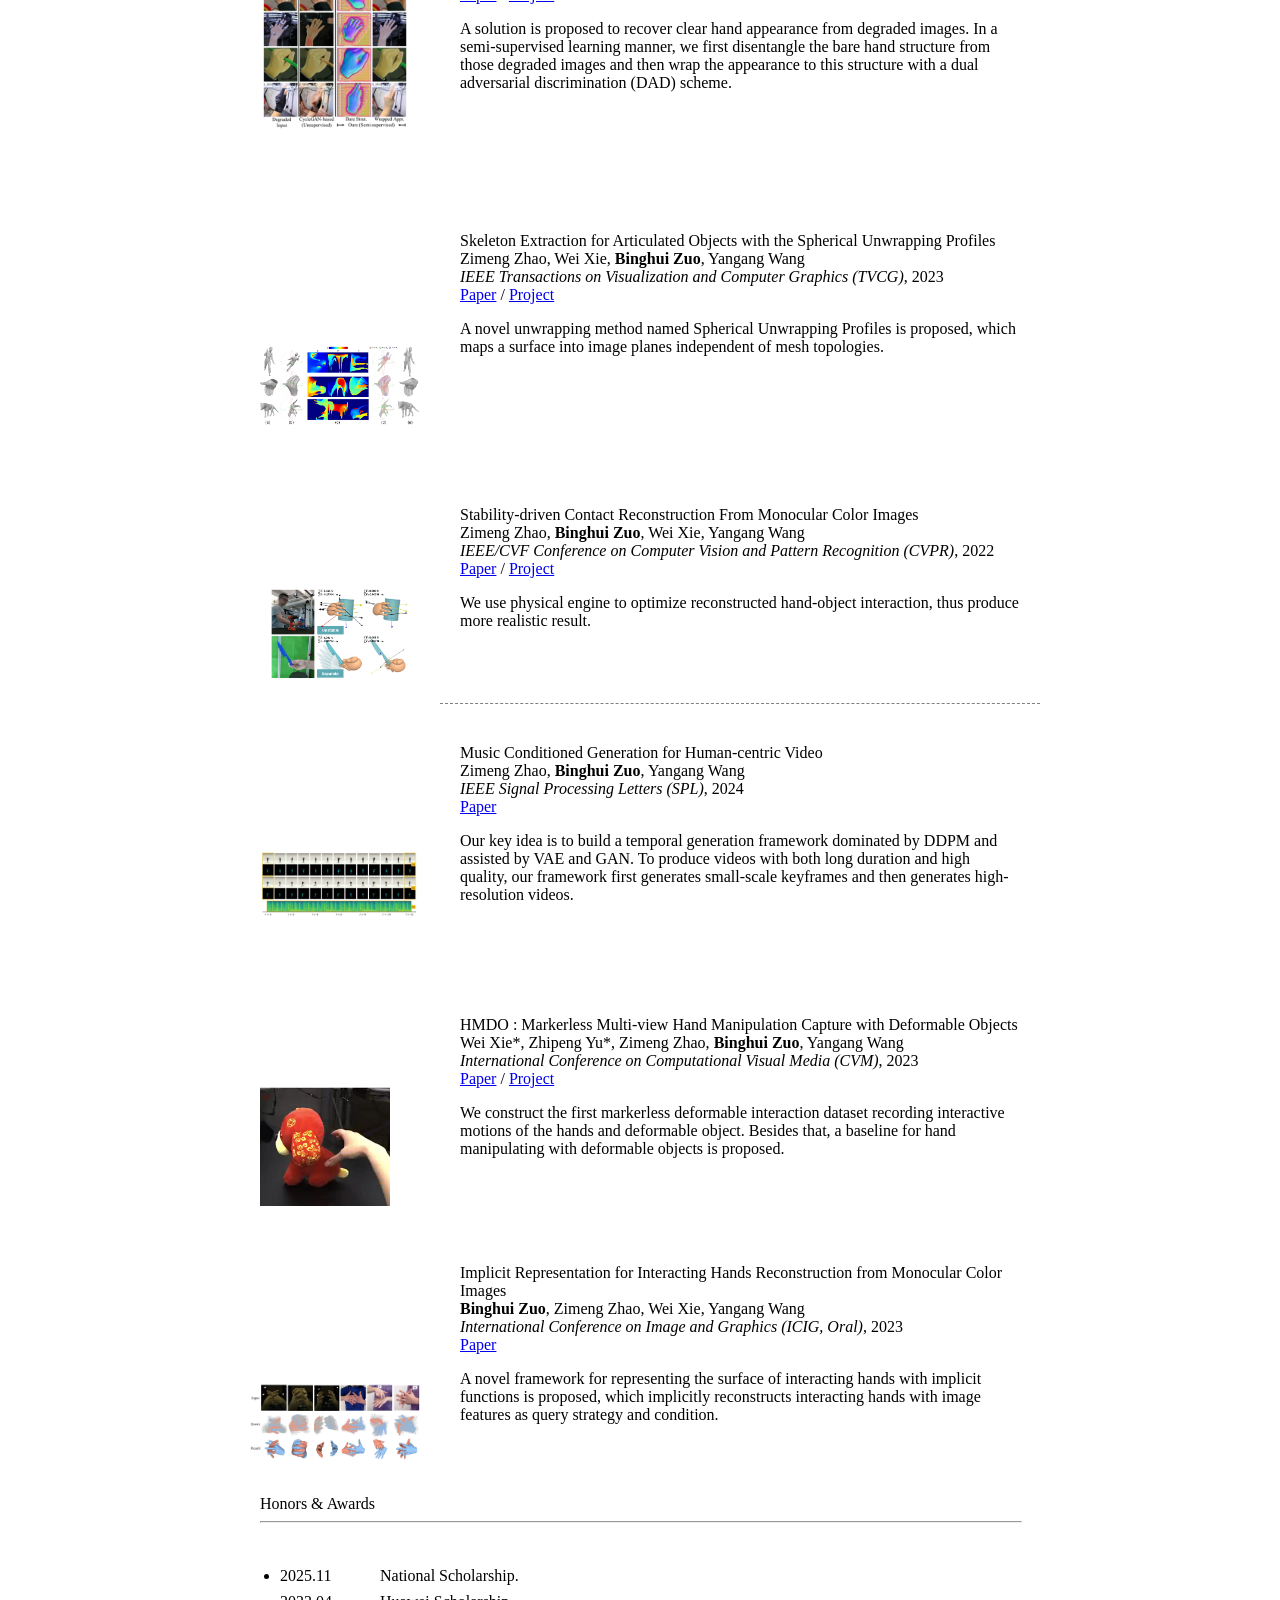
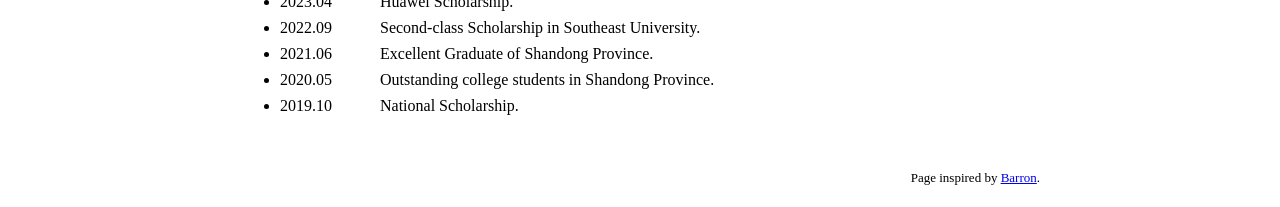
==== commit 1ffa7971: "更新简历" ====
--- a/index.html
+++ b/index.html
@@ -177,7 +177,7 @@
               </script>
             </td>
             <td class="no-border"; style="padding:20px;width:75%;vertical-align:middle">
-              <papertitle> MaskDexGrasp:GenerativeMaskedModelingforPart-AwareDexterousGrasp Synthesis</papertitle>
+              <papertitle> MaskDexGrasp:Generative Masked Modeling for Part-Aware Dexterous Grasp Synthesis</papertitle>
               <br>
               <strong>Binghui Zuo</strong>,
               Lin Zhou, 
@@ -194,7 +194,7 @@
               <a href="https://binghui-z.github.io/MaskDexGrasp/">Project</a>
               <p></p>
               <p>
-              In this paper, we propose MaskDexGrasp to address these challenges. We first present a part-aware grasp tokenizer that decomposes dexterous grasps into discrete tokens, and then develop a bidirectional masked grasp transformerto predict grasp tokens conditioned on object geometry and task description.
+              In this paper, we propose MaskDexGrasp to address these challenges. We first present a part-aware grasp tokenizer that decomposes dexterous grasps into discrete tokens, and then develop a bidirectional masked grasp transformer to predict grasp tokens conditioned on object geometry and task description.
               </p>
             </td>
           </tr>
@@ -231,7 +231,7 @@
               Wenqian Sun,
               Yangang Wang
               <br>
-              <em>IEEE Transactions on Industrial Electronics (TIE), 2025
+              <em>IEEE Transactions on Industrial Electronics (TIE), 2026
               <br>
               <a href="https://ieeexplore.ieee.org/document/11436066/">Paper</a>
               /
@@ -273,7 +273,7 @@
               Zijing Wu,
               Yangang Wang
               <br>
-              <em> Pattern Recognition
+              <em> Pattern Recognition (PR), 2025
               <br>
               <a href="https://www.sciencedirect.com/science/article/pii/S0031320325014463">Paper</a>
               <p></p>
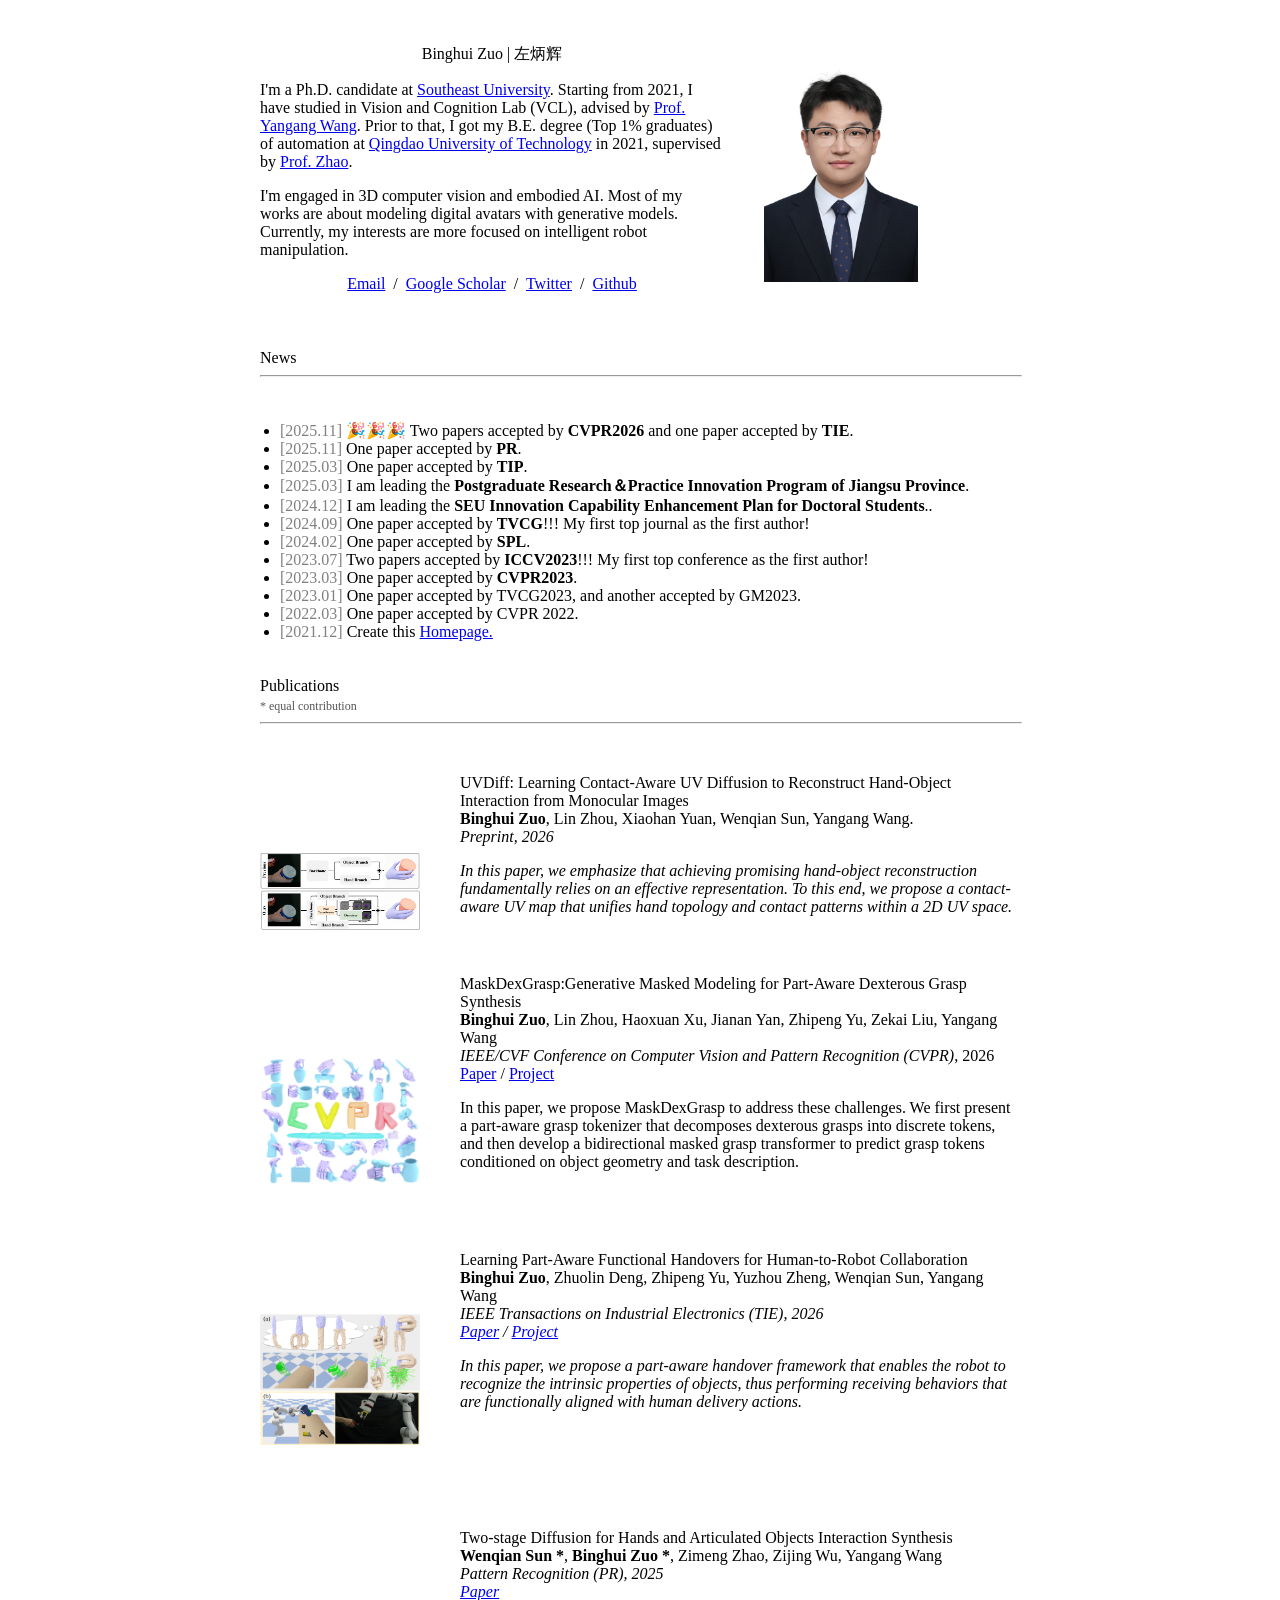
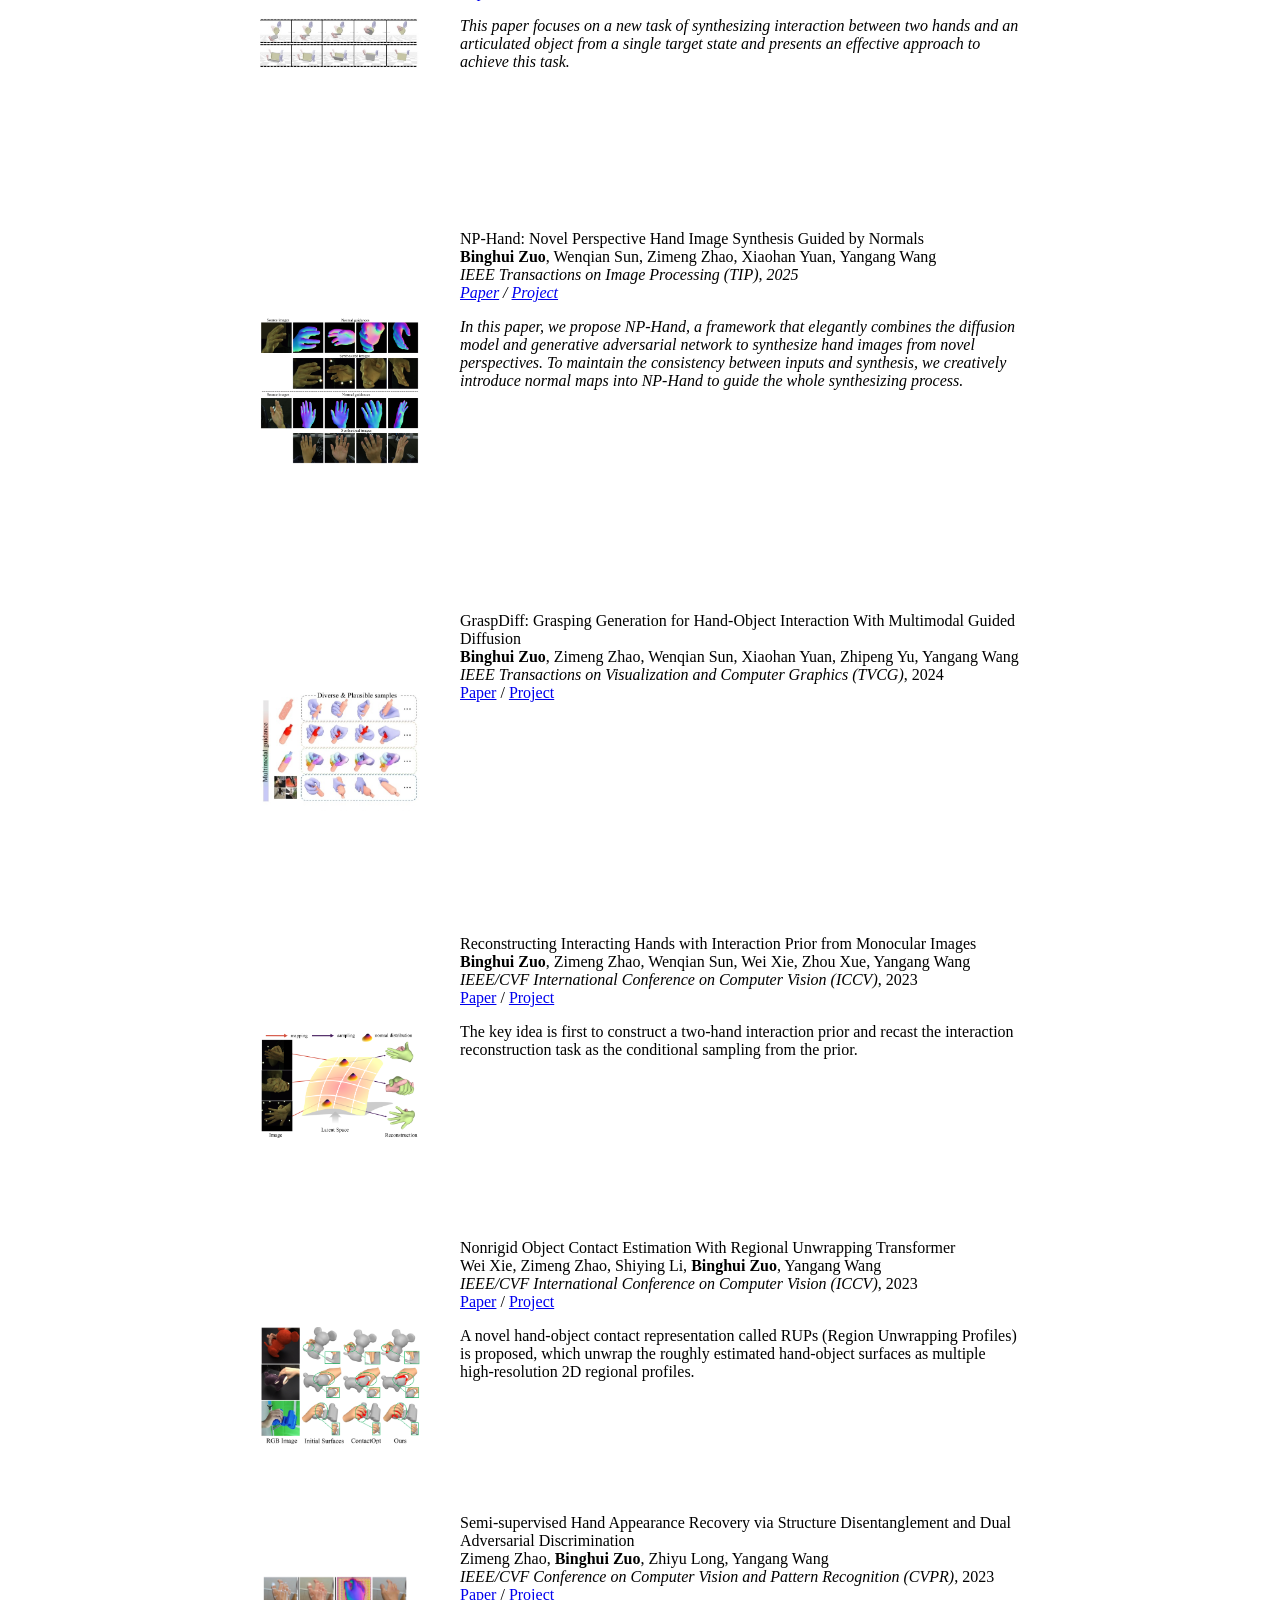
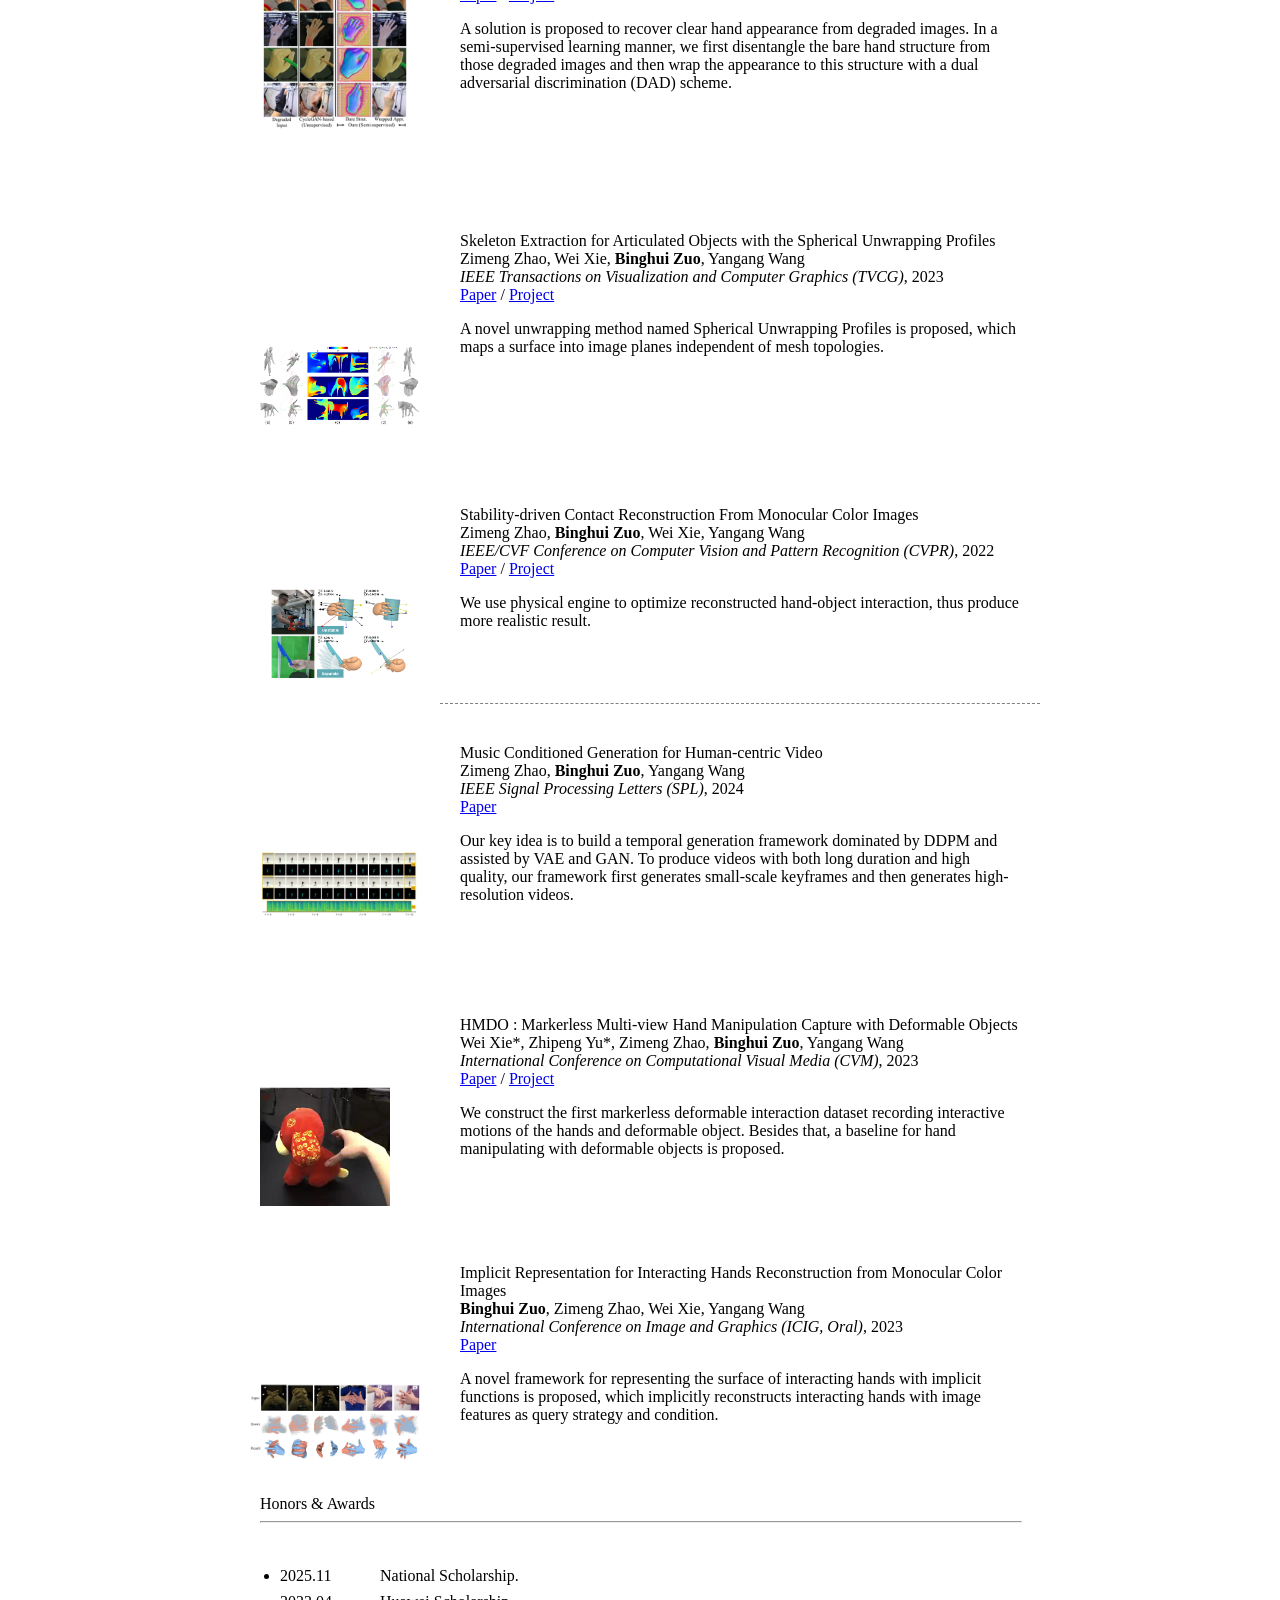
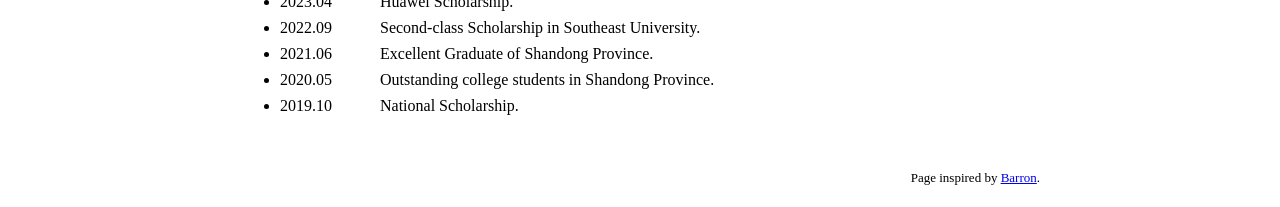
==== commit e77225c1: "移除不必要的文件" ====
--- a/index.html
+++ b/index.html
@@ -52,7 +52,7 @@
               </p>
             </td>
             <td class="no-border"; style="padding:2.5%;width:40%;max-width:40%">
-              <a href="#"><img style="width:100%;max-width:100%" alt="profile photo" src="image/myself.jpeg" class="hoverZoomLink"></a>
+              <a href="#"><img style="width:60%;max-width:60%" alt="profile photo" src="image/myself.jpg" class="hoverZoomLink"></a>
             </td>
           </tr>
         </tbody></table>
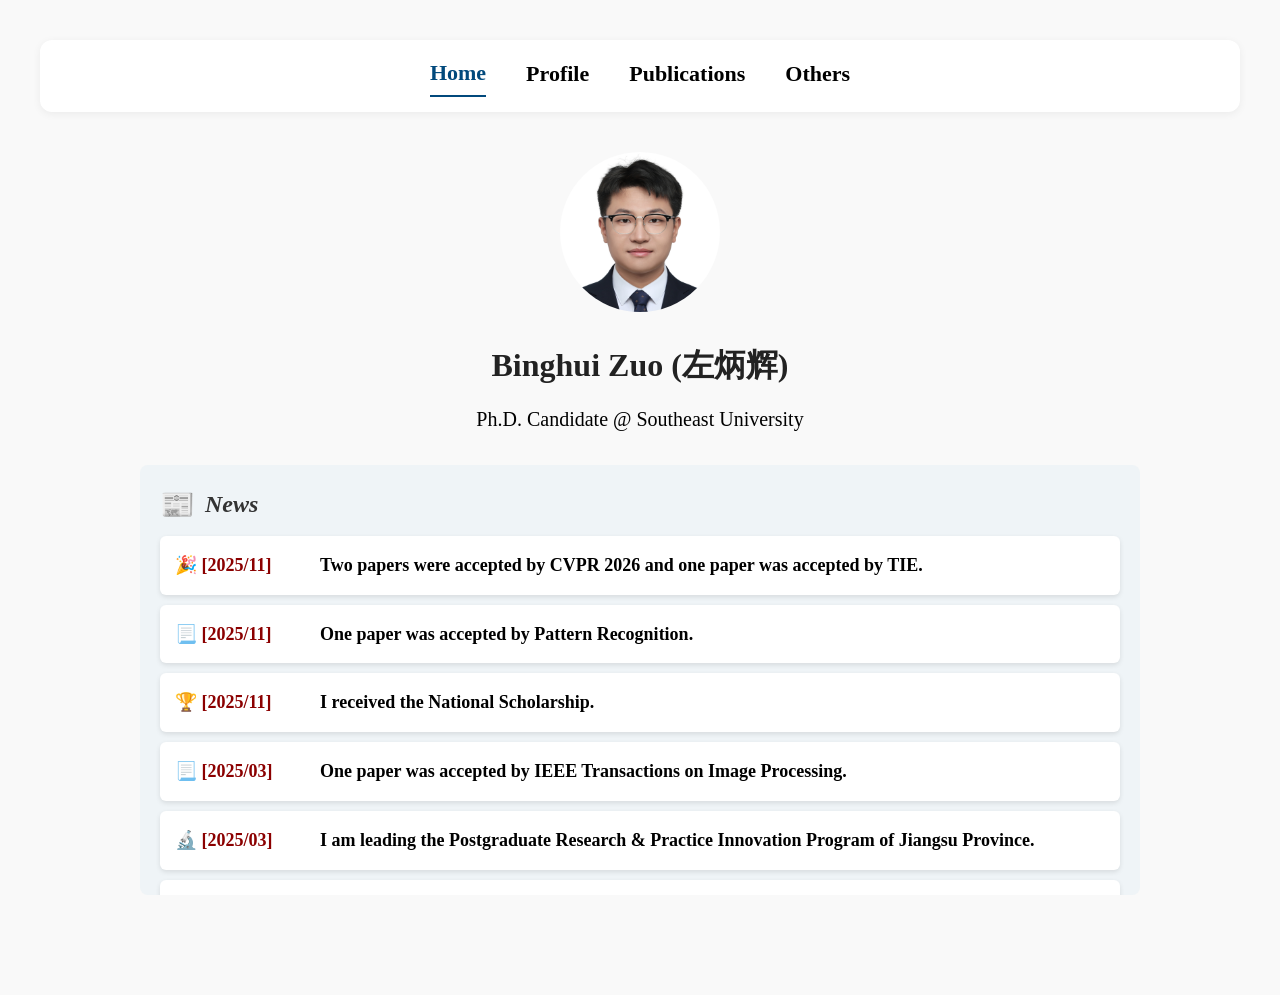
==== commit ee6d2d7a: "update" ====
--- a/index.html
+++ b/index.html
@@ -1,789 +1,42 @@
+<!DOCTYPE html>
+<html lang="en">
+<head>
+  <meta charset="UTF-8">
+  <meta name="viewport" content="width=device-width, initial-scale=1">
+  <meta name="description" content="Binghui Zuo's academic homepage">
+  <title>Binghui Zuo's Homepage</title>
+  <link rel="stylesheet" href="stylesheet.css">
+</head>
+<body>
+  <nav aria-label="Primary navigation">
+    <a href="index.html" class="active" aria-current="page">Home</a>
+    <a href="profile.html">Profile</a>
+    <a href="publications.html">Publications</a>
+    <a href="others.html">Others</a>
+  </nav>
 
-<!DOCTYPE HTML>
-<html lang="en"><head><meta http-equiv="Content-Type" content="text/html; charset=UTF-8">
+  <main class="container" id="main-content">
+    <header class="home-header">
+      <img src="assets/myself.jpg" alt="Portrait of Binghui Zuo" class="home-avatar">
+      <h1>Binghui Zuo (左炳辉)</h1>
+      <div class="subtitle">Ph.D. Candidate @ Southeast University</div>
+    </header>
 
-
-  <title>Binghui Zuo</title>
-  
-  <meta name="author" content="Binghui Zuo">
-  <meta name="viewport" content="width=device-width, initial-scale=1">
-  
-  <link rel="stylesheet" type="text/css" href="stylesheet.css">
-  <link rel="icon" href="image/head.jpg" type="image/x-icon" />
-	<!-- <link rel="icon" href="data:image/svg+xml,<svg xmlns=%22http://www.w3.org/2000/svg%22 viewBox=%220 0 100 100%22><text y=%22.9em%22 font-size=%2290%22>😎</text></svg>"> -->
-</head> 
-<style>
-  td {
-    border-bottom: 1px dashed gray; 
-  }
-  td.no-border {
-    border-bottom: none;
-  }
-
-</style>
-<body>
-  <table style="width:100%;max-width:800px;border:0px;border-spacing:0px;border-collapse:separate;margin-right:auto;margin-left:auto;"><tbody>
-    <tr style="padding:0px">
-      <td class="no-border"; style="padding:0px">
-        <table style="width:100%;border:0px;border-spacing:0px;border-collapse:separate;margin-right:auto;margin-left:auto;"><tbody>
-          <tr style="padding:0px">
-            <td class="no-border"; style="padding:2.5%;width:63%;vertical-align:middle">
-              <p style="text-align:center">
-                <name>Binghui Zuo | 左炳辉</name>
-              </p>
-              <p>I'm a Ph.D. candidate at <a href="https://www.seu.edu.cn/"> Southeast University</a>. Starting from 2021, I have studied in Vision and Cognition Lab (VCL), advised by <a href="https://www.yangangwang.com/"> Prof. Yangang Wang</a>. Prior to that, I got my B.E. degree (Top 1% graduates) of automation at <a href="http://www.qut.edu.cn/"> Qingdao University of Technology</a> in 2021, supervised by <a href="https://ice.qut.edu.cn/info/1210/7986.htm"> Prof. Zhao</a>.
-              </p>
-              </p>
-              I'm engaged in 3D computer vision and embodied AI. Most of my works are about modeling digital avatars with generative models. Currently, my interests are more focused on intelligent robot manipulation.
-              </p>
-              <!-- </p> -->
-              <!-- Served as the paper reviewer of CVPR / ICCV / NeurIPS and etc. -->
-              <!-- </p> -->
-
-              <!-- </p>
-              <span style="color:red">Now, I am actively applying for Ph.D position in 2024 fall.</span>
-              </p> -->
-              <p style="text-align:center">
-                <a href="mailto:binghuizuo@gmail.com">Email</a> &nbsp/&nbsp
-                <a href="https://scholar.google.com/citations?hl=zh-CN&user=YajLTJMAAAAJ">Google Scholar</a> &nbsp/&nbsp
-                <a href="https://twitter.com/z_binghui">Twitter</a> &nbsp/&nbsp
-                <a href="https://github.com/binghui-z">Github</a> <!--&nbsp/&nbsp
-                <a href="docs/resume.pdf"> Resumé (PDF) </a>-->
-              </p>
-            </td>
-            <td class="no-border"; style="padding:2.5%;width:40%;max-width:40%">
-              <a href="#"><img style="width:60%;max-width:60%" alt="profile photo" src="image/myself.jpg" class="hoverZoomLink"></a>
-            </td>
-          </tr>
-        </tbody></table>
-
-        <!-- News -->
-        <table
-          style="width:100%;border:0px;border-spacing:0px;border-collapse:separate;margin-right:auto;margin-left:auto;">
-          <td class="no-border"; style="padding:20px;width:100%;vertical-align:middle">
-            <heading>News</heading>
-            <hr class="styled-hr" style="width:100%;"></hr>
-          </td>
-        </table>
-
-        <ul>
-          <li>
-            <span style="color: gray" size="6px">[2025.11]</span> &#127881&#127881&#127881 Two papers accepted by <strong>CVPR2026</strong> and one paper accepted by <strong>TIE</strong>.
-          </li>
-          <li>
-            <span style="color: gray" size="6px">[2025.11]</span> One paper accepted by <strong>PR</strong>.
-          </li>
-          <li>
-            <span style="color: gray" size="6px">[2025.03]</span> One paper accepted by <strong>TIP</strong>.
-          </li>
-          <li>
-            <span style="color: gray" size="6px">[2025.03]</span> I am leading the <strong>Postgraduate Research＆Practice Innovation Program of Jiangsu Province</strong>.
-          </li>
-          <li>
-            <span style="color: gray" size="6px">[2024.12]</span> I am leading the <strong>SEU Innovation Capability Enhancement Plan for Doctoral Students</strong>..
-          </li>
-          <li>
-            <span style="color: gray" size="6px">[2024.09]</span> One paper accepted by <strong>TVCG</strong>!!! My first top journal as the first author!
-          </li>
-          <li>
-            <span style="color: gray" size="6px">[2024.02]</span> One paper accepted by <strong>SPL</strong>.
-          </li>
-          <li>
-            <span style="color: gray" size="6px">[2023.07]</span> Two papers accepted by <strong>ICCV2023</strong>!!! My first top conference as the first author!
-          </li>
-          <li>
-            <span style="color: gray" size="6px">[2023.03]</span> One paper accepted by <strong>CVPR2023</strong>.
-          </li>
-          <li>
-            <span style="color: gray" size="6px">[2023.01]</span> One paper accepted by TVCG2023, and another accepted by GM2023. 
-          </li>
-          <li>
-            <span style="color: gray" size="6px">[2022.03]</span> One paper accepted by CVPR 2022. 
-          </li>
-          <li>
-            <span style="color: gray" size="6px">[2021.12]</span> Create this <a href="https://binghui-z.github.io/"> Homepage.</a>
-          </li>
-        </ul> 
-      
-        <!--%%%%%%%%%%%%%%%%%%%%%%%%%%%%%%%%%%%%%%-->
-        <table style="width:100%;border:0px;border-spacing:0px;border-collapse:separate;margin-right:auto;margin-left:auto;"><tbody>
-            <td class="no-border"; style="padding:20px;width:100%;vertical-align:middle">
-              <heading>Publications</heading>
-                <div style="font-size:12px; color:#555; margin-top:4px; margin-bottom:4px;">
-                  * equal contribution
-                </div>
-              <hr class="styled-hr" style="width:100%;"></hr>
-            </td>
-        </tbody></table>
-        <table style="width:100%;border:0px;border-spacing:0px;border-collapse:separate;margin-right:auto;margin-left:auto;"><tbody>
-          
-          <!-- ======================================================================================================= -->
-
-          <!-- TCSVT投稿 -->
-          <tr onmouseout="uvdiff_stop()" onmouseover="uvdiff_start()">
-            <td class="no-border"; style="padding:20px;width:25%;vertical-align:middle">
-              <div class="one">
-                <div class="two" id='UVDiff_image'>
-                  <img src='image/uvdiff.jpg' width="160"></div>
-                <img src='image/uvdiff.jpg' width="160">
-              </div>
-              <script type="text/javascript">
-                function uvdiff_start() {
-                  document.getElementById('UVDiff_image').style.opacity = "1";
-                }
-
-                function uvdiff_stop() {
-                  document.getElementById('UVDiff_image').style.opacity = "0";
-                }
-                uvdiff_stop()
-              </script>
-            </td>
-            <td class="no-border"; style="padding:20px;width:75%;vertical-align:middle">
-              <papertitle>UVDiff: Learning Contact-Aware UV Diffusion to Reconstruct Hand-Object Interaction from Monocular Images</papertitle>
-              <br>
-              <strong>Binghui Zuo</strong>,
-              Lin Zhou, 
-              Xiaohan Yuan, 
-              Wenqian Sun, 
-              Yangang Wang.
-              <br>
-              <em>Preprint, 2026
-              <br>
-              <p>
-              In this paper, we emphasize that achieving promising hand-object reconstruction fundamentally relies on an effective representation. To this end, we propose a contact-aware UV map that unifies hand topology and contact patterns within a 2D UV space.
-              </p>
-            </td>
-          </tr>
-
-          <!-- CVPR投稿 -->
-          <tr onmouseout="MaskDexGrasp_stop()" onmouseover="MaskDexGrasp_start()">
-            <td class="no-border"; style="padding:20px;width:25%;vertical-align:middle">
-              <div class="one">
-                <div class="two" id='MaskDexGrasp_image'><video  width=100% height=80% muted autoplay loop>
-                <source src="image/maskdexgrasp.mp4" type="video/mp4">
-                Your browser does not support the video tag.
-                </video></div>
-                <img src='image/maskdexgrasp_teaser.jpg' width=160>
-              </div>
-              <script type="text/javascript">
-                function MaskDexGrasp_start() {
-                  document.getElementById('MaskDexGrasp_image').style.opacity = "1";
-                }
-
-                function MaskDexGrasp_stop() {
-                  document.getElementById('MaskDexGrasp_image').style.opacity = "0";
-                }
-                MaskDexGrasp_stop()
-              </script>
-            </td>
-            <td class="no-border"; style="padding:20px;width:75%;vertical-align:middle">
-              <papertitle> MaskDexGrasp:Generative Masked Modeling for Part-Aware Dexterous Grasp Synthesis</papertitle>
-              <br>
-              <strong>Binghui Zuo</strong>,
-              Lin Zhou, 
-              Haoxuan Xu, 
-              Jianan Yan, 
-              Zhipeng Yu, 
-              Zekai Liu, 
-              Yangang Wang
-              <br>
-              <em>IEEE/CVF Conference on Computer Vision and Pattern Recognition (CVPR)</em>, 2026
-              <br>
-              <a href="MaskDexGrasp/images/paper.pdf">Paper</a>
-              /
-              <a href="https://binghui-z.github.io/MaskDexGrasp/">Project</a>
-              <p></p>
-              <p>
-              In this paper, we propose MaskDexGrasp to address these challenges. We first present a part-aware grasp tokenizer that decomposes dexterous grasps into discrete tokens, and then develop a bidirectional masked grasp transformer to predict grasp tokens conditioned on object geometry and task description.
-              </p>
-            </td>
-          </tr>
-
-          <!-- TIE投稿 -->
-          <tr onmouseout="tie_stop()" onmouseover="tie_start()">
-            <td class="no-border"; style="padding:20px;width:25%;vertical-align:middle">
-              <div class="one">
-                <div class="two" id='tie_image'><video  width=100% height=80% muted autoplay loop>
-                <source src="image/TIE.mp4" type="video/mp4">
-                Your browser does not support the video tag.
-                </video></div>
-                <img src='image/tie_teaser.jpg' width=160>
-              </div>
-
-              <script type="text/javascript">
-                function tie_start() {
-                  document.getElementById('tie_image').style.opacity = "1";
-                }
-
-                function tie_stop() {
-                  document.getElementById('tie_image').style.opacity = "0";
-                }
-                tie_stop()
-              </script>
-            </td>
-            <td class="no-border"; style="padding:20px;width:75%;vertical-align:middle">
-              <papertitle>Learning Part-Aware Functional Handovers for Human-to-Robot Collaboration</papertitle>
-              <br>
-              <strong>Binghui Zuo</strong>,
-              Zhuolin Deng,
-              Zhipeng Yu,
-              Yuzhou Zheng,
-              Wenqian Sun,
-              Yangang Wang
-              <br>
-              <em>IEEE Transactions on Industrial Electronics (TIE), 2026
-              <br>
-              <a href="https://ieeexplore.ieee.org/document/11436066/">Paper</a>
-              /
-              <a href="https://www.yangangwang.com/#publication">Project</a>
-              <p></p>
-              <p>
-              In this paper, we propose a part-aware handover framework that enables the robot to recognize the intrinsic properties of objects, thus performing receiving behaviors that are functionally aligned with human delivery actions.
-              </p>
-            </td>
-          </tr>
-
-          <!-- PR -->
-          <tr onmouseout="SynInter_stop()" onmouseover="SynInter_start()">
-            <td class="no-border"; style="padding:20px;width:25%;vertical-align:middle">
-              <div class="one">
-                <div class="two" id='SynInter_image'><video  width=100% height=100% muted autoplay loop>
-                <source src="image/pr.mp4" type="video/mp4">
-                Your browser does not support the video tag.
-                </video></div>
-                <img src='image/SynInter_1.png' width=160>
-              </div>
-              <script type="text/javascript">
-                function SynInter_start() {
-                  document.getElementById('SynInter_image').style.opacity = "1";
-                }
-
-                function SynInter_stop() {
-                  document.getElementById('SynInter_image').style.opacity = "0";
-                }
-                SynInter_stop()
-              </script>
-            </td>
-            <td class="no-border"; style="padding:20px;width:75%;vertical-align:middle">
-              <papertitle>Two-stage Diffusion for Hands and Articulated Objects Interaction Synthesis</papertitle>
-              <br>
-              <strong>Wenqian Sun *</strong>,
-              <strong>Binghui Zuo *</strong>,
-              Zimeng Zhao, 
-              Zijing Wu,
-              Yangang Wang
-              <br>
-              <em> Pattern Recognition (PR), 2025
-              <br>
-              <a href="https://www.sciencedirect.com/science/article/pii/S0031320325014463">Paper</a>
-              <p></p>
-              <p>
-                This paper focuses on a new task of synthesizing interaction between two hands and an articulated object from a single target state and presents an effective approach to achieve this task.
-              </p>
-            </td>
-          </tr>
-          
-          <!-- TIP投稿 -->
-          <tr onmouseout="NPHand_stop()" onmouseover="NPHand_start()">
-            <td class="no-border"; style="padding:20px;width:25%;vertical-align:middle">
-              <div class="one">
-                <div class="two" id='NPHand_image'>
-                  <img src='image/NPHand_0.jpg' width="160"></div>
-                <img src='image/NPHand_0.jpg' width="160">
-              </div>
-              <script type="text/javascript">
-                function NPHand_start() {
-                  document.getElementById('NPHand_image').style.opacity = "1";
-                }
-
-                function NPHand_stop() {
-                  document.getElementById('NPHand_image').style.opacity = "0";
-                }
-                NPHand_stop()
-              </script>
-            </td>
-            <td class="no-border"; style="padding:20px;width:75%;vertical-align:middle">
-              <papertitle>NP-Hand: Novel Perspective Hand Image Synthesis Guided by Normals</papertitle>
-              <br>
-              <strong>Binghui Zuo</strong>,
-              Wenqian Sun,
-              Zimeng Zhao, 
-              Xiaohan Yuan,
-              Yangang Wang
-              <br>
-              <em>IEEE Transactions on Image Processing (TIP), 2025
-              <br>
-              <a href="https://ieeexplore.ieee.org/document/10969541">Paper</a>
-              /
-              <a href="https://www.yangangwang.com/papers/tip2025-nphand/ZBH-NPHand-2025-04.html">Project</a>
-              <p></p>
-              <p>
-              In this paper, we propose NP-Hand, a framework that elegantly combines the diffusion model and generative adversarial network to synthesize hand images from novel perspectives. To maintain the consistency between inputs and synthesis, we creatively introduce normal maps into NP-Hand to guide the whole synthesizing process.
-              </p>
-            </td>
-          </tr>
-          <!-- ======================================================================================================= -->
-
-          <!-- ECCV1投稿 -->
-          <tr onmouseout="GraspDiff_stop()" onmouseover="GraspDiff_start()">
-            <td class="no-border"; style="padding:20px;width:25%;vertical-align:middle">
-              <div class="one">
-                <div class="two" id='GraspDiff_image'>
-                  <img src='image/GraspDiff_0.png' width="160"></div>
-                <img src='image/GraspDiff_1.png' width="160">
-              </div>
-              <script type="text/javascript">
-                function GraspDiff_start() {
-                  document.getElementById('GraspDiff_image').style.opacity = "1";
-                }
-
-                function GraspDiff_stop() {
-                  document.getElementById('GraspDiff_image').style.opacity = "0";
-                }
-                GraspDiff_stop()
-              </script>
-            </td>
-            <td class="no-border"; style="padding:20px;width:75%;vertical-align:middle">
-              <papertitle>GraspDiff: Grasping Generation for Hand-Object Interaction With Multimodal Guided Diffusion</papertitle>
-              <br>
-              <strong>Binghui Zuo</strong>,
-              Zimeng Zhao, 
-              Wenqian Sun,
-              Xiaohan Yuan,
-              Zhipeng Yu,
-              Yangang Wang
-              <br>
-              <em>IEEE Transactions on Visualization and Computer Graphics (TVCG)</em>, 2024
-              <br>
-              <a href="https://ieeexplore.ieee.org/document/10689328">Paper</a>
-              /
-              <a href="https://www.yangangwang.com/papers/tvcg2024-graspdiff/ZUO-GraspDiff-2024-09.html">Project</a>
-              <p></p>
-              <p></p>
-            </td>
-          </tr>
-          
-          <!-- ECCV3投稿 -->
-          <!-- <tr onmouseout="T2C_stop()" onmouseover="T2C_start()">
-            <td class="no-border"; style="padding:20px;width:25%;vertical-align:middle">
-              <div class="one">
-                <div class="two" id='T2C_image'>
-                  <img src='image/T2C_0.png' width="160"></div>
-                <img src='image/T2C_1.png' width="160">
-              </div>
-              <script type="text/javascript">
-                function T2C_start() {
-                  document.getElementById('T2C_image').style.opacity = "1";
-                }
-
-                function T2C_stop() {
-                  document.getElementById('T2C_image').style.opacity = "0";
-                }
-                T2C_stop()
-              </script>
-            </td>
-            <td class="no-border"; style="padding:20px;width:75%;vertical-align:middle">
-              <papertitle>T2C: Text-guided 4D Cloth Generation</papertitle>
-              <br>
-              Zhipeng Yu,
-              Zimeng Zhao, 
-              Yanxi Du,
-              Yuzhou Zheng,
-              <strong>Binghui Zuo</strong>,
-              Yangang Wang
-              <br>
-              <em>Preprint
-              <br>
-              <p></p>
-              <p>
-                This paper introduces a novel approach named T2C, which employs a multilayered clothing representation and a physics-based clothing animation paradigm to generate text-controlled Clothed 4D Humans, expanding the boundaries of the aforementioned issues.
-              </p>
-            </td>
-          </tr> -->
-
-          <!-- ICCV2023 -->
-          <tr onmouseout="interprior_stop()" onmouseover="interprior_start()">
-            <td class="no-border"; style="padding:20px;width:25%;vertical-align:middle">
-              <div class="one">
-                <div class="two" id='interprior_image'>
-                  <img src='image/interprior_1.png' width="160"></div>
-                <img src='image/interprior_0.png' width="160">
-              </div>
-              <script type="text/javascript">
-                function interprior_start() {
-                  document.getElementById('interprior_image').style.opacity = "1";
-                }
-
-                function interprior_stop() {
-                  document.getElementById('interprior_image').style.opacity = "0";
-                }
-                interprior_stop()
-              </script>
-            </td>
-            <td class="no-border"; style="padding:20px;width:75%;vertical-align:middle">
-              <papertitle>Reconstructing Interacting Hands with Interaction Prior from Monocular Images</papertitle>
-              <br>
-              <strong>Binghui Zuo</strong>,
-              Zimeng Zhao, 
-              Wenqian Sun,
-              Wei Xie, 
-              Zhou Xue,
-              Yangang Wang
-              <br>
-              <em>IEEE/CVF International Conference on Computer Vision (ICCV)</em>, 2023
-              <br>
-              <a href="https://arxiv.org/abs/2308.14082/">Paper</a>
-              /
-              <a href="https://www.yangangwang.com/papers/iccv2023_interprior/BinghuiZuo-ICCV2023_InterPrior.html">Project</a>
-              <p></p>
-              <p>
-              The key idea is first to construct a two-hand interaction prior and recast the interaction reconstruction task as the conditional sampling from the prior.
-              </p>
-            </td>
-          </tr>
-        
-          <!-- ICCV2023 -->
-          <tr onmouseout="Nonrigid_stop()" onmouseover="Nonrigid_start()">
-            <td class="no-border"; style="padding:20px;width:25%;vertical-align:middle">
-              <div class="one">
-                <div class="two" id='nonrigid_image'>
-                  <img src='image/Nonrigid_0.png' width="160"></div>
-                <img src='image/Nonrigid_1.png' width="160">
-              </div>
-              <script type="text/javascript">
-                function Nonrigid_start() {
-                  document.getElementById('nonrigid_image').style.opacity = "1";
-                }
-
-                function Nonrigid_stop() {
-                  document.getElementById('nonrigid_image').style.opacity = "0";
-                }
-                Nonrigid_stop()
-              </script>
-            </td>
-            <td class="no-border"; style="padding:20px;width:75%;vertical-align:middle">
-              <papertitle>Nonrigid Object Contact Estimation With Regional Unwrapping Transformer</papertitle>
-              <br>
-              Wei Xie, 
-              Zimeng Zhao, 
-              Shiying Li,
-              <strong>Binghui Zuo</strong>,
-              Yangang Wang
-              <br>
-              <em>IEEE/CVF International Conference on Computer Vision (ICCV)</em>, 2023
-              <br>
-              <a href="https://arxiv.org/abs/2308.14074">Paper</a>
-              /
-              <a href="https://www.yangangwang.com/papers/iccv2023-nonrigid/XIE-NONRIGID-2023-07-paper.html">Project</a>
-              <p></p>
-              <p>
-              A novel hand-object contact representation called RUPs (Region Unwrapping Profiles) is proposed, which unwrap the roughly estimated hand-object surfaces as multiple high-resolution 2D regional profiles.
-              </p>
-            </td>
-          </tr>
-
-          <!-- CVPR2023 -->
-          <tr onmouseout="markerless_stop()" onmouseover="markerless_start()">
-            <td class="no-border"; style="padding:20px;width:25%;vertical-align:middle">
-              <div class="one">
-                <div class="two" id='markerless_image'><video  width=100% height=100% muted autoplay loop>
-                <source src="image/markerless.mp4" type="video/mp4">
-                Your browser does not support the video tag.
-                </video></div>
-                <img src='image/markerless.png' width=150>
-              </div>
-              <script type="text/javascript">
-                function markerless_start() {
-                  document.getElementById('markerless_image').style.opacity = "1";
-                }
-
-                function markerless_stop() {
-                  document.getElementById('markerless_image').style.opacity = "0";
-                }
-                markerless_stop()
-              </script>
-            </td>
-            <td class="no-border"; style="padding:20px;width:75%;vertical-align:middle">
-              <papertitle>Semi-supervised Hand Appearance Recovery via Structure Disentanglement and Dual Adversarial Discrimination</papertitle>
-              <br> 
-              Zimeng Zhao, 
-              <strong>Binghui Zuo</strong>,
-              Zhiyu Long,
-              Yangang Wang
-              <br>
-              <em>IEEE/CVF Conference on Computer Vision and Pattern Recognition (CVPR)</em>, 2023
-              <br>
-              <a href="https://arxiv.org/abs/2303.06380">Paper</a>
-              /
-              <a href="https://www.yangangwang.com/papers/CVPR2023/ZHAO-SHAR-2023-03.html">Project</a>
-              <p>
-              A solution is proposed to recover clear hand appearance from degraded images. In a semi-supervised learning manner, we first disentangle the bare hand structure from those degraded images and then wrap the appearance to this structure with a dual adversarial discrimination (DAD) scheme.
-              </p>
-            </td>
-          </tr>
-
-          <!-- TVCG -->
-          <tr onmouseout="Skeleton_stop()" onmouseover="Skeleton_start()">
-            <td class="no-border"; style="padding:20px;width:25%;vertical-align:middle">
-              <div class="one">
-                <div class="two" id='skeleton_image'>
-                  <img src='image/skeleton_1.png' width="160"></div>
-                <img src='image/skeleton0.png' width="160">
-              </div>
-              <script type="text/javascript">
-                function Skeleton_start() {
-                  document.getElementById('skeleton_image').style.opacity = "1";
-                }
-
-                function Skeleton_stop() {
-                  document.getElementById('skeleton_image').style.opacity = "0";
-                }
-                Skeleton_stop()
-              </script>
-            </td>
-            <td class="no-border"; style="padding:20px;width:75%;vertical-align:middle">
-              <papertitle>Skeleton Extraction for Articulated Objects with the Spherical Unwrapping Profiles</papertitle>
-              <br>
-              Zimeng Zhao, 
-              Wei Xie, 
-              <strong>Binghui Zuo</strong>,
-              Yangang Wang
-              <br>
-              <em>IEEE Transactions on Visualization and Computer Graphics (TVCG)</em>, 2023
-              <br>
-              <a href="https://www.yangangwang.com/papers/TVCG2023/ZHAO-SUPPLE-TVCG-2023.pdf">Paper</a>
-              /
-              <a href="https://www.yangangwang.com/papers/TVCG2023/ZHAO-SUPPLE-TVCG-2023.html">Project</a>
-              <p></p>
-              <p>
-              A novel unwrapping method named Spherical Unwrapping Profiles is proposed, which maps a surface into image planes independent of mesh topologies.
-              </p>
-            </td>
-          </tr>
-
-          <!-- CVPR2022 -->
-          <tr onmouseout="stable_stop()" onmouseover="stable_start()">
-            <td class="no-border"; style="padding:20px;width:25%;vertical-align:middle">
-              <div class="one">
-                <div class="two" id='stable_image'><video  width=100% height=100% muted autoplay loop>
-                <source src="image/stable_video.mp4" type="video/mp4">
-                Your browser does not support the video tag.
-                </video></div>
-                <img src='image/stable.png' width=160>
-              </div>
-              <script type="text/javascript">
-                function stable_start() {
-                  document.getElementById('stable_image').style.opacity = "1";
-                }
-
-                function stable_stop() {
-                  document.getElementById('stable_image').style.opacity = "0";
-                }
-                stable_stop()
-              </script>
-            </td>
-            <td style="padding:20px;width:75%;vertical-align:middle">
-              <papertitle>Stability-driven Contact Reconstruction From Monocular Color Images</papertitle>
-              <br>
-              Zimeng Zhao, 
-              <strong>Binghui Zuo</strong>,
-              Wei Xie, 
-              Yangang Wang
-              <br>
-              <em>IEEE/CVF Conference on Computer Vision and Pattern Recognition (CVPR)</em>, 2022
-              <br>
-              <a href="https://openaccess.thecvf.com/content/CVPR2022/papers/Zhao_Stability-Driven_Contact_Reconstruction_From_Monocular_Color_Images_CVPR_2022_paper.pdf">Paper</a>
-              /
-              <a href="https://www.yangangwang.com/papers/ZZM-SCR-2022-03.html">Project</a>
-              <p>
-              We use physical engine to optimize reconstructed hand-object interaction, thus produce more realistic result.
-              </p>
-            </td>
-          </tr>
-
-          <!-- SPL -->
-          <tr onmouseout="MCG_stop()" onmouseover="MCG_start()">
-            <td class="no-border"; style="padding:20px;width:25%;vertical-align:middle">
-              <div class="one">
-                <div class="two" id='MCG_image'>
-                  <img src='image/music_0.jpg' width="160"></div>
-                <img src='image/music_0.jpg' width="160">
-              </div>
-              <script type="text/javascript">
-                function MCG_start() {
-                  document.getElementById('MCG_image').style.opacity = "1";
-                }
-
-                function MCG_stop() {
-                  document.getElementById('MCG_image').style.opacity = "0";
-                }
-                MCG_stop()
-              </script>
-            </td>
-            <td class="no-border"; style="padding:20px;width:75%;vertical-align:middle">
-              <papertitle>Music Conditioned Generation for Human-centric Video</papertitle>
-              <br>
-              Zimeng Zhao,
-              <strong>Binghui Zuo</strong>,
-              Yangang Wang
-              <br>
-              <em>IEEE Signal Processing Letters (SPL)</em>, 2024
-              <br>
-              <a href="https://ieeexplore.ieee.org/document/10415104">Paper</a>
-              <p></p>
-              <p>
-              Our key idea is to build a temporal generation framework dominated by DDPM and assisted by VAE and GAN. To produce videos with both long duration and high quality, our framework first generates small-scale keyframes and then generates high-resolution videos.
-              </p>
-            </td>
-          </tr>
-
-          <!-- CVM -->
-          <tr onmouseout="hdo_stop()" onmouseover="hdo_start()">
-            <td class="no-border"; style="padding:20px;width:25%;vertical-align:middle">
-              <div class="one">
-                <div class="two" id='hdo_image'><video  width=100% height=100% muted autoplay loop>
-                <source src="image/hdo.mp4" type="video/mp4">
-                Your browser does not support the video tag.
-                </video></div>
-                <img src='image/hdo.png' width=130>
-              </div>
-              <script type="text/javascript">
-                function hdo_start() {
-                  document.getElementById('hdo_image').style.opacity = "1";
-                }
-
-                function hdo_stop() {
-                  document.getElementById('hdo_image').style.opacity = "0";
-                }
-                hdo_stop()
-              </script>
-            </td>
-            <td class="no-border"; style="padding:20px;width:75%;vertical-align:middle">
-              <papertitle>HMDO : Markerless Multi-view Hand Manipulation Capture with Deformable Objects</papertitle>
-              <br>
-              Wei Xie*, 
-              Zhipeng Yu*, 
-              Zimeng Zhao,
-              <strong>Binghui Zuo</strong>,
-              Yangang Wang
-              <br>
-              <!-- <em>CVPR</em>, 2022 &nbsp <font color="red"><strong>(Oral Presentation)</strong></font> -->
-              <em>International Conference on Computational Visual Media (CVM)</em>, 2023
-              <br>
-              <a href="https://arxiv.org/pdf/2301.07652.pdf">Paper</a>
-              /
-              <a href="https://www.yangangwang.com/papers/cvm2023-hmdo/XIE-HMDO-2023.html">Project</a>
-              <p>
-              We construct the first markerless deformable interaction dataset recording interactive motions of the hands and deformable object. Besides that, a baseline for hand manipulating with deformable objects is proposed.
-              </p>
-            </td>
-          </tr>
-
-          <!-- ICIG -->
-          <tr onmouseout="IRiHR_stop()" onmouseover="IRiHR_start()">
-            <td class="no-border"; style="padding:10px;width:15%;vertical-align:middle">
-              <div class="one">
-                <div class="two" id='implicit_image'>
-                  <img src='image/IRiHR_1.png' width="170"></div>
-                <img src='image/IRiHR_0.png' width="170">
-              </div>
-              <script type="text/javascript">
-                function IRiHR_start() {
-                  document.getElementById('implicit_image').style.opacity = "1";
-                }
-
-                function IRiHR_stop() {
-                  document.getElementById('implicit_image').style.opacity = "0";
-                }
-                IRiHR_stop()
-              </script>
-            </td>
-            <td class="no-border"; style="padding:20px;width:75%;vertical-align:middle">
-              <papertitle>Implicit Representation for Interacting Hands Reconstruction from Monocular Color Images</papertitle>
-              <br>
-              <strong>Binghui Zuo</strong>,
-              Zimeng Zhao, 
-              Wei Xie, 
-              Yangang Wang
-              <br>
-              <em>International Conference on Image and Graphics (ICIG, Oral)</em>, 2023
-              <br>
-              <a href="https://link.springer.com/chapter/10.1007/978-3-031-46305-1_2">Paper</a>
-              <p></p>
-              <p>
-              A novel framework for representing the surface of interacting hands with implicit functions is proposed, which implicitly reconstructs interacting hands with image features as query strategy and condition.
-              </p>
-            </td>
-          </tr>
-
-        <!--%%%%%%%%%%%%%%%%%%%%%%%%%%%%%%%%%%%%%%-->
-        <!-- <table style="width:100%;border:0px;border-spacing:0px;border-collapse:separate;margin-right:auto;margin-left:auto;"><tbody>
-            <td class="no-border"; style="padding:20px;width:100%;vertical-align:middle">
-              <heading>Experiences</heading>
-              <hr class="styled-hr" style="width:100%;"></hr>
-            </td>
-        </tbody></table>
-        <table style="width:100%;border:0px;border-spacing:0px;border-collapse:separate;margin-right:auto;margin-left:auto;"><tbody> -->
-
-          <!-- bytedance -->
-          <!-- <tr onmouseout="neuralsimulator_stop()" onmouseover="neuralsimulator_start()"></tr>
-            <td class="no-border"; style="padding:20px;width:25%;vertical-align:middle">
-              <div class="one">
-                <div class="three" id='bytedance'></div>
-                <img src='image/bytedance1.png' width="180">
-              </div>
-            </td>
-            <td class="no-border"; style="padding:20px;width:75%;vertical-align:middle">
-                <papertitle>Research Intern, Bytedance</papertitle>
-                <p>Feb. 2023 - Apr. 2023</p>
-            </td>
-          <tr> -->
-
-        <!-- Honors -->
-        <table
-          style="width:100%;border:0px;border-spacing:0px;border-collapse:separate;margin-right:auto;margin-left:auto;">
-          <td class="no-border"; style="padding:20px;width:100%;vertical-align:middle">
-            <heading>Honors & Awards</heading>
-            <hr class="styled-hr" style="width:100%;"></hr>
-          </td>
-        </table>
-          <ul>
-            <li style="padding-bottom:0.5em">
-              <span style="display:inline-block;width:6em">2025.11</span>
-              <span>National Scholarship. </span>
-            </li>
-            <li style="padding-bottom:0.5em">
-              <span style="display:inline-block;width:6em">2023.04</span>
-              <span>Huawei Scholarship. </span>
-            </li>
-            <li style="padding-bottom:0.5em">
-              <span style="display:inline-block;width:6em">2022.09</span>
-              <span> Second-class Scholarship in Southeast University. </span>
-            </li>
-            <li style="padding-bottom:0.5em">
-              <span style="display:inline-block;width:6em">2021.06</span>
-              <span> Excellent Graduate of Shandong Province. </span>
-            </li>
-            <li style="padding-bottom:0.5em">
-                <span style="display:inline-block;width:6em">2020.05</span>
-                <span>Outstanding college students in Shandong Province. </span>
-            </li>
-            <li style="padding-bottom:0.5em">
-                <span style="display:inline-block;width:6em">2019.10</span>
-                <span>National Scholarship. </span>
-            </li>
-          </ul>
-
-        <!--%%%%%%%%%%%%%%%%%%%%%%%%%%%%%%%%%%%%%%-->
-        <table style="width:100%;border:0px;border-spacing:0px;border-collapse:separate;margin-right:auto;margin-left:auto;"><tbody>
-          <td class="no-border"; style="padding:0px">
-            <br>
-            <p style="text-align:right;font-size:small;">
-              Page inspired by <a href="https://jonbarron.info/">Barron</a>.
-            </p>
-          </td>
-        </tbody></table>
-    </tr>
-  </table>
+    <section class="news-section" aria-labelledby="news-title">
+      <h2 id="news-title"><span class="news-icon" aria-hidden="true">📰</span><i>News</i></h2>
+      <article class="news-item"><div class="news-date">🎉 [2025/11]</div><div class="news-content">Two papers were accepted by CVPR 2026 and one paper was accepted by TIE.</div></article>
+      <article class="news-item"><div class="news-date">📃 [2025/11]</div><div class="news-content">One paper was accepted by Pattern Recognition.</div></article>
+      <article class="news-item"><div class="news-date">🏆 [2025/11]</div><div class="news-content">I received the National Scholarship.</div></article>
+      <article class="news-item"><div class="news-date">📃 [2025/03]</div><div class="news-content">One paper was accepted by IEEE Transactions on Image Processing.</div></article>
+      <article class="news-item"><div class="news-date">🔬 [2025/03]</div><div class="news-content">I am leading the Postgraduate Research &amp; Practice Innovation Program of Jiangsu Province.</div></article>
+      <article class="news-item"><div class="news-date">🔬 [2024/12]</div><div class="news-content">I am leading the SEU Innovation Capability Enhancement Plan for Doctoral Students.</div></article>
+      <article class="news-item"><div class="news-date">📃 [2024/09]</div><div class="news-content">One paper was accepted by IEEE TVCG, my first top journal paper as first author.</div></article>
+      <article class="news-item"><div class="news-date">📃 [2024/02]</div><div class="news-content">One paper was accepted by IEEE Signal Processing Letters.</div></article>
+      <article class="news-item"><div class="news-date">🎉 [2023/07]</div><div class="news-content">Two papers were accepted by ICCV 2023, including my first top-conference paper as first author.</div></article>
+      <article class="news-item"><div class="news-date">📃 [2023/03]</div><div class="news-content">One paper was accepted by CVPR 2023.</div></article>
+      <article class="news-item"><div class="news-date">📃 [2023/01]</div><div class="news-content">One paper was accepted by TVCG and another by Graphics &amp; Modeling.</div></article>
+      <article class="news-item"><div class="news-date">📃 [2022/03]</div><div class="news-content">One paper was accepted by CVPR 2022.</div></article>
+    </section>
+  </main>
 </body>
 </html>
--- a/stylesheet.css
+++ b/stylesheet.css
@@ -0,0 +1,91 @@
+:root {
+  --accent: #01497c;
+  --background: #f9f9f9;
+  --card: #fff;
+  --ink: #333;
+  --muted: #5d6670;
+  --news-background: #eff4f7;
+  --red: #8b0000;
+  --shadow: 0 6px 20px rgba(0, 0, 0, 0.06);
+}
+
+* { box-sizing: border-box; margin: 0; padding: 0; }
+html { scroll-behavior: smooth; }
+body { background: var(--background); color: var(--ink); font-family: Georgia, "Times New Roman", serif; line-height: 1.6; padding: 40px 20px; }
+a { color: var(--accent); text-decoration: none; transition: color .2s ease; }
+a:hover { text-decoration: underline; text-underline-offset: 4px; }
+
+nav { align-items: center; background: var(--card); border-radius: 12px; box-shadow: 0 2px 8px rgba(0, 0, 0, .06); display: flex; justify-content: center; margin: 0 auto 40px; max-width: 1200px; padding: 15px 0; position: sticky; top: 16px; z-index: 10; }
+nav a { color: #000; font-size: 22px; font-weight: 700; margin: 0 20px; padding-bottom: 5px; }
+nav a:hover { color: var(--accent); text-decoration: none; }
+nav a.active { border-bottom: 2px solid var(--accent); color: var(--accent); }
+
+.container { margin: 0 auto; max-width: 1200px; padding: 0 20px 60px; }
+.home-header { text-align: center; }
+.home-avatar { border-radius: 50%; display: block; height: 160px; margin: 0 auto 28px; object-fit: cover; object-position: center 22%; width: 160px; }
+.home-header h1 { color: #222; font-size: 32px; margin-bottom: 12px; }
+.subtitle { color: #000; font-size: 20px; margin-bottom: 30px; }
+
+.news-section { background: var(--news-background); border-radius: 8px; margin: 20px auto 0; max-height: 430px; max-width: 1000px; overflow-y: auto; padding: 20px; }
+.news-section h2 { align-items: center; display: flex; font-size: 24px; gap: 10px; margin-bottom: 12px; }
+.news-icon { font-size: 28px; line-height: 1; }
+.news-item { align-items: center; background: var(--card); border-radius: 6px; box-shadow: 0 2px 5px rgba(0, 0, 0, .1); display: flex; gap: 10px; margin-bottom: 10px; padding: 15px; transition: transform .3s ease, box-shadow .3s ease; }
+.news-item:last-child { margin-bottom: 0; }
+.news-item:hover { box-shadow: 0 6px 12px rgba(0, 0, 0, .15); transform: translateY(-4px); }
+.news-date { color: var(--red); flex: 0 0 135px; font-size: 18px; font-weight: 700; }
+.news-content { color: #000; font-size: 18px; font-weight: 700; }
+
+.profile-header { align-items: center; display: flex; gap: 36px; justify-content: center; margin-bottom: 40px; }
+.profile-photo { border-radius: 2px; flex-shrink: 0; height: 220px; object-fit: cover; object-position: center 20%; width: 180px; }
+.intro-text { max-width: 780px; text-align: justify; }
+.intro-text p { font-size: 18px; margin-bottom: 12px; }
+.contact-links { display: flex; flex-wrap: wrap; gap: 10px 24px; margin-top: 20px; }
+.contact-links a { align-items: center; display: inline-flex; font-size: 18px; gap: 7px; }
+.section-title { border-bottom: 2px solid var(--accent); color: #333; font-size: 26px; margin: 40px 0 20px; padding-bottom: 5px; }
+.experience-list { display: flex; flex-direction: column; gap: 25px; }
+.experience-item { align-items: center; background: var(--card); border-radius: 12px; box-shadow: var(--shadow); display: flex; padding: 20px; }
+.experience-badge { align-items: center; background: var(--news-background); border-radius: 8px; color: var(--accent); display: flex; flex: 0 0 90px; font-size: 18px; font-weight: 700; height: 80px; justify-content: center; margin: 0 30px; text-align: center; }
+.experience-info h3 { color: #222; font-size: 20px; margin-bottom: 6px; }
+.experience-info p { color: #464545; font-size: 18px; }
+.award-list { padding-left: 34px; }
+.award-list li { color: #222; font-size: 18px; margin-bottom: 10px; }
+
+.publication-container { max-width: 1400px; }
+.paper-note { color: var(--red); display: block; font-size: 17px; font-weight: 700; margin: -8px 0 30px; }
+.category-section { margin-bottom: 40px; }
+.category-section h3 { color: #000; font-size: 18px; margin-bottom: 15px; }
+.paper-list { background: var(--card); border-radius: 12px; box-shadow: var(--shadow); padding: 20px; }
+.paper-item { align-items: center; display: flex; gap: 24px; padding: 18px 20px; }
+.paper-item + .paper-item { border-top: 1px solid #e8e8e8; }
+.paper-media { flex: 0 0 170px; height: 115px; overflow: hidden; }
+.paper-media img, .paper-media video { height: 100%; object-fit: contain; width: 100%; }
+.paper-info { color: #000; flex: 1; font-size: 17px; line-height: 1.65; }
+.paper-title { display: block; font-size: 18px; margin-bottom: 2px; }
+.paper-links { display: inline-flex; gap: 8px; margin-left: 6px; }
+.paper-summary { color: var(--muted); margin-top: 5px; }
+
+.card-grid { display: grid; gap: 20px; grid-template-columns: repeat(2, minmax(0, 1fr)); }
+.project-card { background: var(--card); border-radius: 12px; box-shadow: var(--shadow); color: #000; display: flex; flex-direction: column; overflow: hidden; transition: transform .3s ease, box-shadow .3s ease; }
+.project-card:hover { box-shadow: 0 10px 25px rgba(0, 0, 0, .12); text-decoration: none; transform: translateY(-5px); }
+.project-card img { background: #fff; height: 260px; object-fit: contain; width: 100%; }
+.project-card-content { padding: 18px; text-align: center; }
+.project-card-content h3 { font-size: 20px; margin-bottom: 4px; }
+.project-card-content p { color: var(--muted); }
+
+@media (max-width: 768px) {
+  body { padding: 20px 12px; }
+  nav { margin-bottom: 30px; overflow-x: auto; padding: 12px 8px; top: 8px; }
+  nav a { font-size: 17px; margin: 0 10px; white-space: nowrap; }
+  .container { padding: 0 4px 40px; }
+  .news-item, .profile-header, .experience-item, .paper-item { align-items: flex-start; flex-direction: column; }
+  .news-date { flex-basis: auto; }
+  .profile-header { text-align: center; }
+  .intro-text { text-align: left; }
+  .contact-links { justify-content: center; }
+  .experience-item { align-items: center; text-align: center; }
+  .experience-badge { margin: 0 0 12px; }
+  .paper-media { flex-basis: 180px; height: 180px; width: 100%; }
+  .paper-item { padding: 18px 8px; }
+  .card-grid { grid-template-columns: 1fr; }
+  .project-card img { height: 220px; }
+}
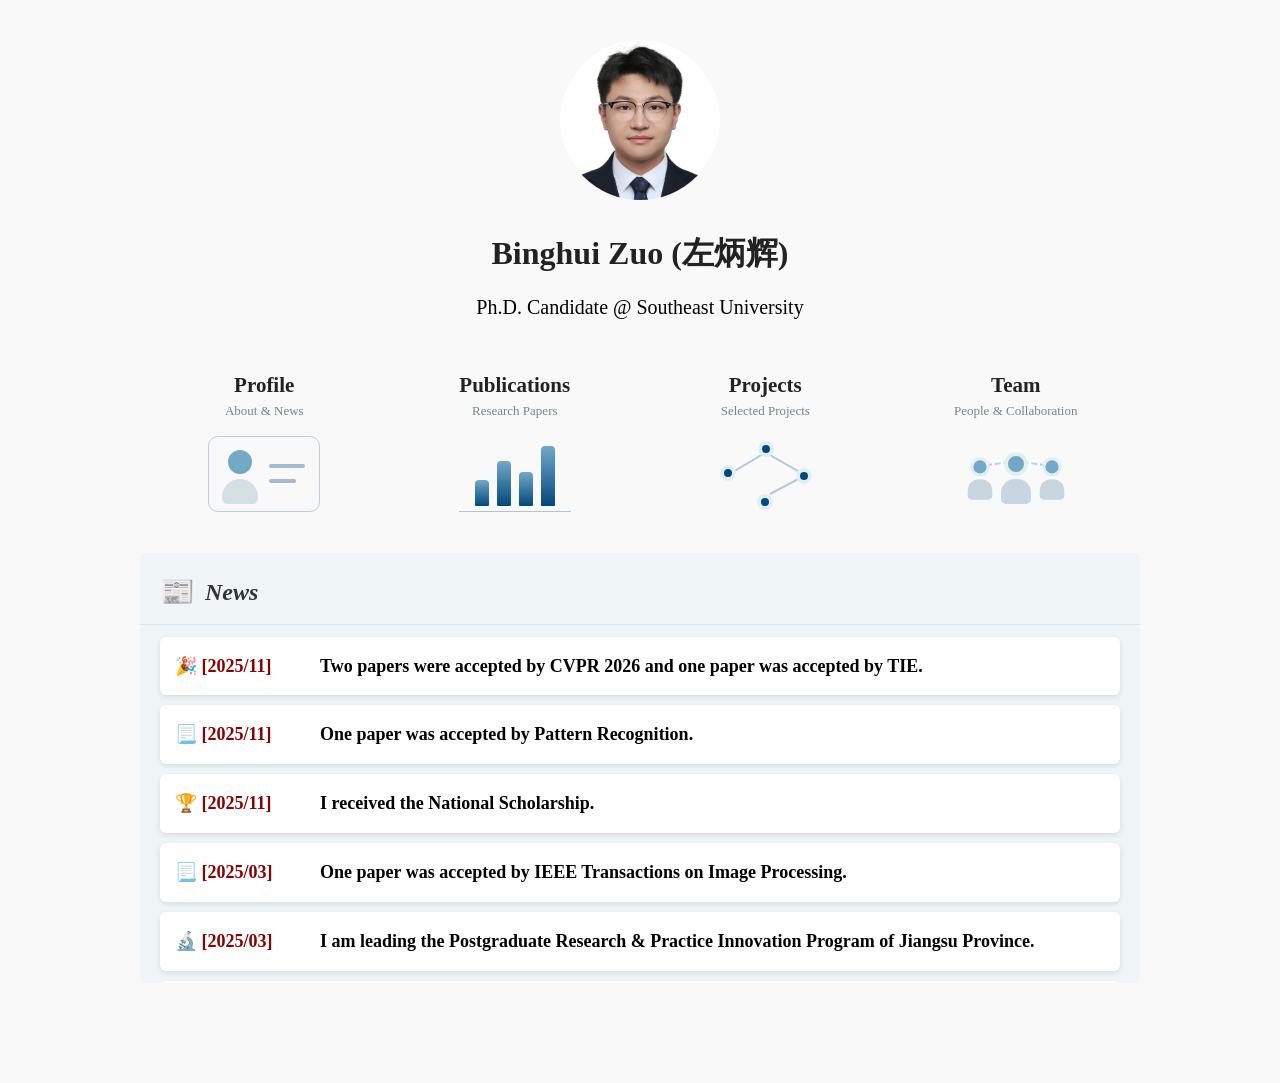
==== commit 64a88f72: "update" ====
--- a/index.html
+++ b/index.html
@@ -8,19 +8,59 @@
   <link rel="stylesheet" href="stylesheet.css">
 </head>
 <body>
-  <nav aria-label="Primary navigation">
-    <a href="index.html" class="active" aria-current="page">Home</a>
-    <a href="profile.html">Profile</a>
-    <a href="publications.html">Publications</a>
-    <a href="others.html">Others</a>
-  </nav>
-
   <main class="container" id="main-content">
     <header class="home-header">
       <img src="assets/myself.jpg" alt="Portrait of Binghui Zuo" class="home-avatar">
       <h1>Binghui Zuo (左炳辉)</h1>
       <div class="subtitle">Ph.D. Candidate @ Southeast University</div>
     </header>
+
+    <nav class="home-navigation" aria-label="Primary navigation">
+      <a href="profile.html" class="home-nav-item">
+        <span class="home-nav-title">Profile</span>
+        <span class="home-nav-caption">About &amp; News</span>
+        <span class="home-nav-visual profile-visual" aria-hidden="true">
+          <span class="profile-head"></span>
+          <span class="profile-body"></span>
+          <span class="profile-line line-one"></span>
+          <span class="profile-line line-two"></span>
+        </span>
+      </a>
+      <a href="publications.html" class="home-nav-item">
+        <span class="home-nav-title">Publications</span>
+        <span class="home-nav-caption">Research Papers</span>
+        <span class="home-nav-visual publication-visual" aria-hidden="true">
+          <span class="chart-bar bar-one"></span>
+          <span class="chart-bar bar-two"></span>
+          <span class="chart-bar bar-three"></span>
+          <span class="chart-bar bar-four"></span>
+        </span>
+      </a>
+      <a href="projects.html" class="home-nav-item">
+        <span class="home-nav-title">Projects</span>
+        <span class="home-nav-caption">Selected Projects</span>
+        <span class="home-nav-visual project-visual" aria-hidden="true">
+          <span class="project-link link-one"></span>
+          <span class="project-link link-two"></span>
+          <span class="project-link link-three"></span>
+          <span class="project-node node-one"></span>
+          <span class="project-node node-two"></span>
+          <span class="project-node node-three"></span>
+          <span class="project-node node-four"></span>
+        </span>
+      </a>
+      <a href="team.html" class="home-nav-item">
+        <span class="home-nav-title">Team</span>
+        <span class="home-nav-caption">People &amp; Collaboration</span>
+        <span class="home-nav-visual team-visual" aria-hidden="true">
+          <span class="team-connection connection-left"></span>
+          <span class="team-connection connection-right"></span>
+          <span class="team-person person-one"><span class="team-head"></span><span class="team-body"></span></span>
+          <span class="team-person person-two"><span class="team-head"></span><span class="team-body"></span></span>
+          <span class="team-person person-three"><span class="team-head"></span><span class="team-body"></span></span>
+        </span>
+      </a>
+    </nav>
 
     <section class="news-section" aria-labelledby="news-title">
       <h2 id="news-title"><span class="news-icon" aria-hidden="true">📰</span><i>News</i></h2>
--- a/stylesheet.css
+++ b/stylesheet.css
@@ -26,8 +26,133 @@
 .home-header h1 { color: #222; font-size: 32px; margin-bottom: 12px; }
 .subtitle { color: #000; font-size: 20px; margin-bottom: 30px; }
 
+.home-navigation {
+  background: transparent;
+  box-shadow: none;
+  display: grid;
+  gap: 22px;
+  grid-template-columns: repeat(4, minmax(0, 1fr));
+  margin: 22px auto 0;
+  max-width: 980px;
+  overflow: visible;
+  padding: 0;
+  position: static;
+}
+
+.home-navigation .home-nav-item {
+  align-items: center;
+  background: transparent;
+  border: 1px solid transparent;
+  border-radius: 16px;
+  color: #222;
+  display: flex;
+  flex-direction: column;
+  margin: 0;
+  min-width: 0;
+  padding: 18px 14px 20px;
+  position: relative;
+  transition: background-color .3s ease, border-color .3s ease, box-shadow .3s ease, transform .3s ease;
+}
+
+.home-navigation .home-nav-item:hover,
+.home-navigation .home-nav-item:focus-visible {
+  background: #fff;
+  border-color: rgba(1, 73, 124, .1);
+  box-shadow: 0 12px 30px rgba(1, 73, 124, .1);
+  outline: none;
+  text-decoration: none;
+  transform: translateY(-6px);
+}
+
+.home-nav-title { font-size: 21px; font-weight: 700; line-height: 1.3; }
+.home-nav-caption { color: #78838d; font-size: 13px; font-weight: 400; margin-top: 2px; }
+
+.home-nav-visual {
+  display: block;
+  height: 76px;
+  margin-top: 14px;
+  position: relative;
+  width: 112px;
+}
+
+.profile-visual { border: 1.5px solid rgba(1, 73, 124, .24); border-radius: 10px; }
+.profile-head { background: #72a8c8; border-radius: 50%; height: 24px; left: 19px; position: absolute; top: 13px; width: 24px; }
+.profile-body { background: rgba(1, 73, 124, .15); border-radius: 18px 18px 5px 5px; height: 25px; left: 13px; position: absolute; top: 42px; width: 36px; }
+.profile-line { background: rgba(1, 73, 124, .35); border-radius: 3px; height: 4px; left: 60px; position: absolute; }
+.profile-line.line-one { top: 27px; width: 36px; }
+.profile-line.line-two { top: 42px; width: 27px; }
+
+.publication-visual { align-items: flex-end; border-bottom: 1.5px solid rgba(1, 73, 124, .3); display: flex; gap: 8px; justify-content: center; padding: 0 12px 5px; }
+.chart-bar { background: linear-gradient(180deg, #72a8c8, var(--accent)); border-radius: 4px 4px 1px 1px; display: block; transform-origin: bottom; width: 14px; }
+.bar-one { height: 26px; }
+.bar-two { height: 45px; }
+.bar-three { height: 34px; }
+.bar-four { height: 60px; }
+
+.project-node { background: var(--accent); border: 4px solid #e3eef4; border-radius: 50%; height: 16px; position: absolute; width: 16px; z-index: 2; }
+.node-one { left: 11px; top: 29px; }
+.node-two { left: 49px; top: 5px; }
+.node-three { right: 9px; top: 32px; }
+.node-four { left: 48px; bottom: 2px; }
+.project-link { background: rgba(1, 73, 124, .28); height: 2px; left: 24px; position: absolute; top: 35px; transform-origin: left center; width: 38px; }
+.link-one { transform: rotate(-31deg); }
+.link-two { left: 61px; top: 18px; transform: rotate(30deg); width: 36px; }
+.link-three { left: 61px; top: 57px; transform: rotate(-28deg); width: 35px; }
+
+.team-visual { height: 76px; }
+.team-person { bottom: 4px; height: 56px; position: absolute; width: 30px; z-index: 2; }
+.team-person.person-one { left: 5px; transform: scale(.82); }
+.team-person.person-two { left: 41px; }
+.team-person.person-three { right: 5px; transform: scale(.82); }
+.team-head { background: #72a8c8; border: 4px solid #e3eef4; border-radius: 50%; display: block; height: 24px; margin: 0 auto; width: 24px; }
+.team-body { background: rgba(1, 73, 124, .2); border-radius: 14px 14px 5px 5px; display: block; height: 25px; margin-top: 3px; width: 30px; }
+.team-connection { border-top: 2px dashed rgba(1, 73, 124, .24); position: absolute; top: 26px; width: 32px; }
+.connection-left { left: 26px; transform: rotate(-8deg); }
+.connection-right { right: 26px; transform: rotate(8deg); }
+
+.home-nav-item:hover .profile-line { animation: line-pulse 1.4s ease-in-out infinite alternate; }
+.home-nav-item:hover .chart-bar { animation: chart-grow 1.1s ease-in-out infinite alternate; }
+.home-nav-item:hover .chart-bar:nth-child(2) { animation-delay: .15s; }
+.home-nav-item:hover .chart-bar:nth-child(3) { animation-delay: .3s; }
+.home-nav-item:hover .chart-bar:nth-child(4) { animation-delay: .45s; }
+.home-nav-item:hover .project-node { animation: node-pulse 1.5s ease-in-out infinite; }
+.home-nav-item:hover .project-node:nth-of-type(2) { animation-delay: .2s; }
+.home-nav-item:hover .project-node:nth-of-type(3) { animation-delay: .4s; }
+.home-nav-item:hover .project-node:nth-of-type(4) { animation-delay: .6s; }
+.home-nav-item:hover .team-person { animation: team-rise 1.4s ease-in-out infinite; }
+.home-nav-item:hover .person-one { animation-delay: .15s; }
+.home-nav-item:hover .person-three { animation-delay: .3s; }
+
+@keyframes line-pulse {
+  to { background: var(--accent); transform: scaleX(.78); }
+}
+
+@keyframes chart-grow {
+  to { opacity: .65; transform: scaleY(.72); }
+}
+
+@keyframes node-pulse {
+  50% { box-shadow: 0 0 0 5px rgba(1, 73, 124, .11); transform: scale(1.12); }
+}
+
+@keyframes team-rise {
+  50% { translate: 0 -5px; }
+}
+
 .news-section { background: var(--news-background); border-radius: 8px; margin: 20px auto 0; max-height: 430px; max-width: 1000px; overflow-y: auto; padding: 20px; }
-.news-section h2 { align-items: center; display: flex; font-size: 24px; gap: 10px; margin-bottom: 12px; }
+.news-section h2 {
+  align-items: center;
+  background: var(--news-background);
+  border-bottom: 1px solid rgba(1, 73, 124, .1);
+  display: flex;
+  font-size: 24px;
+  gap: 10px;
+  margin: -20px -20px 12px;
+  padding: 20px 20px 12px;
+  position: sticky;
+  top: -20px;
+  z-index: 3;
+}
 .news-icon { font-size: 28px; line-height: 1; }
 .news-item { align-items: center; background: var(--card); border-radius: 6px; box-shadow: 0 2px 5px rgba(0, 0, 0, .1); display: flex; gap: 10px; margin-bottom: 10px; padding: 15px; transition: transform .3s ease, box-shadow .3s ease; }
 .news-item:last-child { margin-bottom: 0; }
@@ -50,12 +175,63 @@
 .award-list { padding-left: 34px; }
 .award-list li { color: #222; font-size: 18px; margin-bottom: 10px; }
 
-.publication-container { max-width: 1400px; }
-.paper-note { color: var(--red); display: block; font-size: 17px; font-weight: 700; margin: -8px 0 30px; }
+.publication-container { max-width: 1200px; }
+.paper-note { color: var(--red); display: block; font-size: 17px; font-weight: 700; margin: 14px auto 0; max-width: 1050px; }
+.publication-filters {
+  align-items: center;
+  background: linear-gradient(90deg, #eaf3f8, #dcecf5);
+  border-radius: 10px;
+  box-shadow: 0 2px 7px rgba(1, 73, 124, .08);
+  display: flex;
+  justify-content: center;
+  margin: 0 auto;
+  max-width: 1050px;
+  overflow-x: auto;
+  padding: 10px 14px;
+  scrollbar-width: thin;
+}
+.filter-button {
+  background: transparent;
+  border: 0;
+  color: #333;
+  cursor: pointer;
+  flex: 0 0 auto;
+  font-family: Georgia, "Times New Roman", serif;
+  font-size: 16px;
+  font-weight: 500;
+  padding: 8px 18px;
+  position: relative;
+  transition: color .25s ease, transform .25s ease;
+}
+.filter-button + .filter-button::before {
+  color: rgba(1, 73, 124, .35);
+  content: "|";
+  left: -2px;
+  position: absolute;
+}
+.filter-button:hover,
+.filter-button:focus-visible {
+  color: var(--accent);
+  outline: none;
+  transform: translateY(-1px);
+}
+.filter-button.active { color: var(--accent); font-weight: 700; }
+.filter-button.active::after {
+  background: var(--accent);
+  border-radius: 2px;
+  bottom: 2px;
+  content: "";
+  height: 2px;
+  left: 18px;
+  position: absolute;
+  right: 18px;
+}
+.filter-status { color: #777; font-size: 14px; margin: -22px auto 24px; max-width: 1050px; text-align: right; }
 .category-section { margin-bottom: 40px; }
 .category-section h3 { color: #000; font-size: 18px; margin-bottom: 15px; }
 .paper-list { background: var(--card); border-radius: 12px; box-shadow: var(--shadow); padding: 20px; }
 .paper-item { align-items: center; display: flex; gap: 24px; padding: 18px 20px; }
+.paper-item[hidden] { display: none; }
 .paper-item + .paper-item { border-top: 1px solid #e8e8e8; }
 .paper-media { flex: 0 0 170px; height: 115px; overflow: hidden; }
 .paper-media img, .paper-media video { height: 100%; object-fit: contain; width: 100%; }
@@ -72,10 +248,25 @@
 .project-card-content h3 { font-size: 20px; margin-bottom: 4px; }
 .project-card-content p { color: var(--muted); }
 
+.building-section { align-items: center; display: flex; flex-direction: column; justify-content: center; min-height: 55vh; text-align: center; }
+.building-section h1 { color: #333; font-size: 34px; letter-spacing: .04em; }
+.building-mark { align-items: flex-end; display: flex; gap: 8px; height: 64px; margin-bottom: 22px; }
+.building-mark span { animation: building-pulse 1.4s ease-in-out infinite alternate; background: linear-gradient(180deg, #72a8c8, var(--accent)); border-radius: 4px 4px 1px 1px; display: block; width: 14px; }
+.building-mark span:nth-child(1) { height: 30px; }
+.building-mark span:nth-child(2) { animation-delay: .2s; height: 50px; }
+.building-mark span:nth-child(3) { animation-delay: .4s; height: 40px; }
+
+@keyframes building-pulse {
+  to { opacity: .55; transform: scaleY(.75); }
+}
+
 @media (max-width: 768px) {
   body { padding: 20px 12px; }
   nav { margin-bottom: 30px; overflow-x: auto; padding: 12px 8px; top: 8px; }
   nav a { font-size: 17px; margin: 0 10px; white-space: nowrap; }
+  .home-navigation { gap: 12px; grid-template-columns: repeat(2, minmax(0, 1fr)); margin-top: 16px; overflow: visible; padding: 0; }
+  .home-navigation .home-nav-item { margin: 0; padding: 15px 8px 17px; white-space: normal; }
+  .home-nav-title { font-size: 19px; }
   .container { padding: 0 4px 40px; }
   .news-item, .profile-header, .experience-item, .paper-item { align-items: flex-start; flex-direction: column; }
   .news-date { flex-basis: auto; }
@@ -86,6 +277,19 @@
   .experience-badge { margin: 0 0 12px; }
   .paper-media { flex-basis: 180px; height: 180px; width: 100%; }
   .paper-item { padding: 18px 8px; }
+  .publication-filters { justify-content: flex-start; padding: 8px 6px; }
+  .filter-button { font-size: 15px; padding: 8px 14px; }
+  .filter-button.active::after { left: 14px; right: 14px; }
+  .paper-note { margin-left: 6px; }
+  .filter-status { margin: 4px 6px 24px; }
   .card-grid { grid-template-columns: 1fr; }
   .project-card img { height: 220px; }
 }
+
+@media (prefers-reduced-motion: reduce) {
+  .home-nav-item:hover .profile-line,
+  .home-nav-item:hover .chart-bar,
+  .home-nav-item:hover .project-node,
+  .home-nav-item:hover .team-person,
+  .building-mark span { animation: none; }
+}
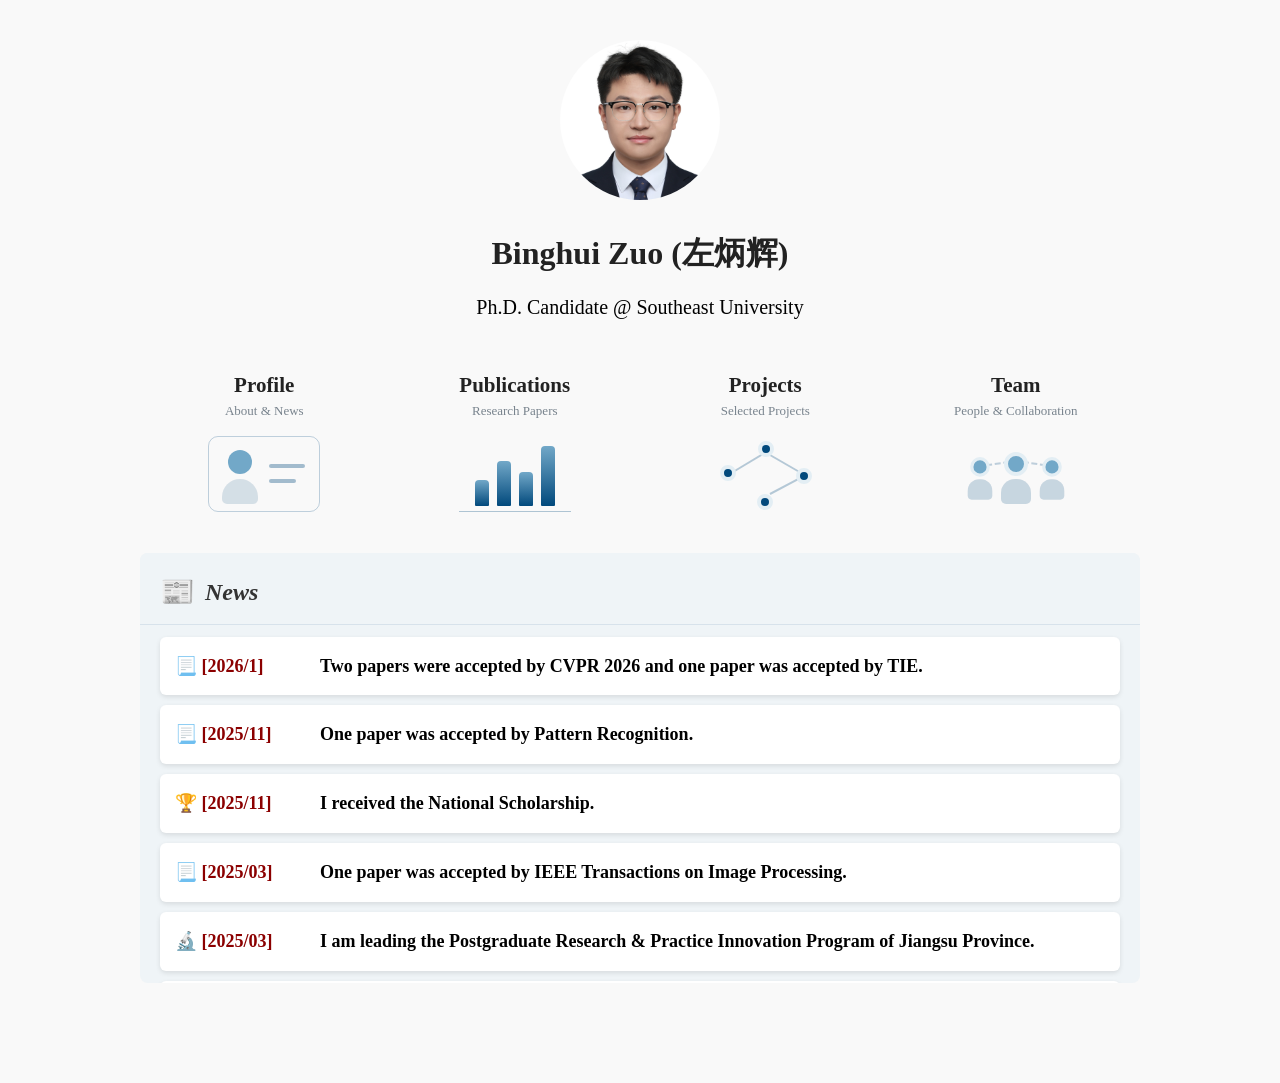
==== commit 9e0efc59: "更新论文细节" ====
--- a/index.html
+++ b/index.html
@@ -64,7 +64,7 @@
 
     <section class="news-section" aria-labelledby="news-title">
       <h2 id="news-title"><span class="news-icon" aria-hidden="true">📰</span><i>News</i></h2>
-      <article class="news-item"><div class="news-date">🎉 [2025/11]</div><div class="news-content">Two papers were accepted by CVPR 2026 and one paper was accepted by TIE.</div></article>
+      <article class="news-item"><div class="news-date">📃 [2026/1]</div><div class="news-content">Two papers were accepted by CVPR 2026 and one paper was accepted by TIE.</div></article>
       <article class="news-item"><div class="news-date">📃 [2025/11]</div><div class="news-content">One paper was accepted by Pattern Recognition.</div></article>
       <article class="news-item"><div class="news-date">🏆 [2025/11]</div><div class="news-content">I received the National Scholarship.</div></article>
       <article class="news-item"><div class="news-date">📃 [2025/03]</div><div class="news-content">One paper was accepted by IEEE Transactions on Image Processing.</div></article>
@@ -72,7 +72,7 @@
       <article class="news-item"><div class="news-date">🔬 [2024/12]</div><div class="news-content">I am leading the SEU Innovation Capability Enhancement Plan for Doctoral Students.</div></article>
       <article class="news-item"><div class="news-date">📃 [2024/09]</div><div class="news-content">One paper was accepted by IEEE TVCG, my first top journal paper as first author.</div></article>
       <article class="news-item"><div class="news-date">📃 [2024/02]</div><div class="news-content">One paper was accepted by IEEE Signal Processing Letters.</div></article>
-      <article class="news-item"><div class="news-date">🎉 [2023/07]</div><div class="news-content">Two papers were accepted by ICCV 2023, including my first top-conference paper as first author.</div></article>
+      <article class="news-item"><div class="news-date">📃 [2023/07]</div><div class="news-content">Two papers were accepted by ICCV 2023, including my first top-conference paper as first author.</div></article>
       <article class="news-item"><div class="news-date">📃 [2023/03]</div><div class="news-content">One paper was accepted by CVPR 2023.</div></article>
       <article class="news-item"><div class="news-date">📃 [2023/01]</div><div class="news-content">One paper was accepted by TVCG and another by Graphics &amp; Modeling.</div></article>
       <article class="news-item"><div class="news-date">📃 [2022/03]</div><div class="news-content">One paper was accepted by CVPR 2022.</div></article>
--- a/stylesheet.css
+++ b/stylesheet.css
@@ -230,7 +230,8 @@
 .category-section { margin-bottom: 40px; }
 .category-section h3 { color: #000; font-size: 18px; margin-bottom: 15px; }
 .paper-list { background: var(--card); border-radius: 12px; box-shadow: var(--shadow); padding: 20px; }
-.paper-item { align-items: center; display: flex; gap: 24px; padding: 18px 20px; }
+.paper-item { align-items: center; display: flex; gap: 24px; padding: 18px 20px; transition: background-color .2s ease; }
+.paper-item:hover { background: rgba(239, 244, 247, .55); }
 .paper-item[hidden] { display: none; }
 .paper-item + .paper-item { border-top: 1px solid #e8e8e8; }
 .paper-media { flex: 0 0 170px; height: 115px; overflow: hidden; }
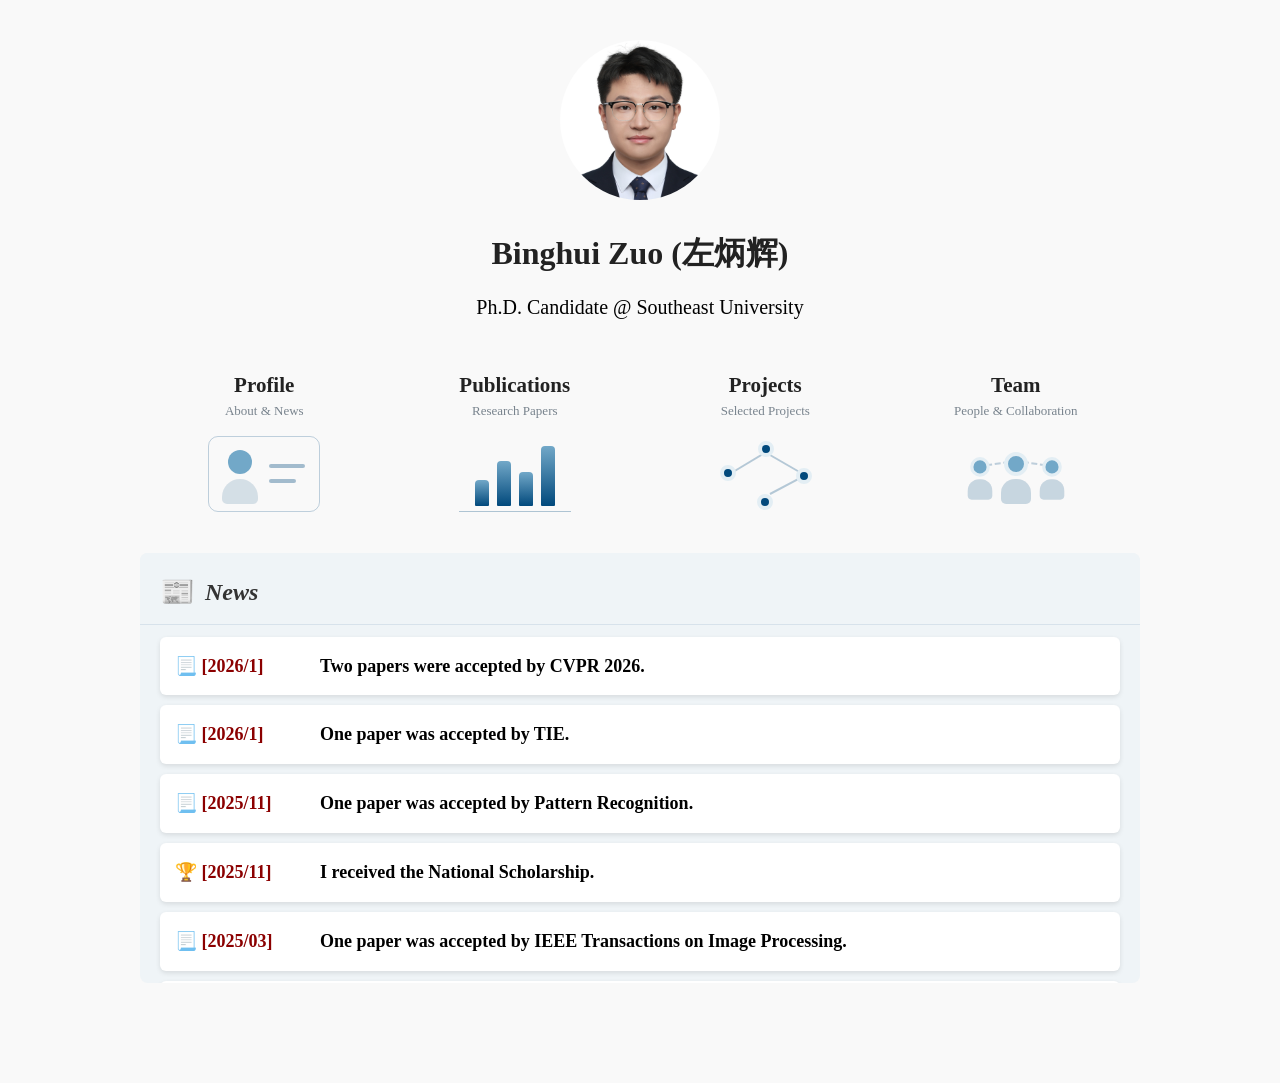
==== commit 4c082e28: "update" ====
--- a/index.html
+++ b/index.html
@@ -64,7 +64,8 @@
 
     <section class="news-section" aria-labelledby="news-title">
       <h2 id="news-title"><span class="news-icon" aria-hidden="true">📰</span><i>News</i></h2>
-      <article class="news-item"><div class="news-date">📃 [2026/1]</div><div class="news-content">Two papers were accepted by CVPR 2026 and one paper was accepted by TIE.</div></article>
+      <article class="news-item"><div class="news-date">📃 [2026/1]</div><div class="news-content">Two papers were accepted by CVPR 2026.</div></article>
+      <article class="news-item"><div class="news-date">📃 [2026/1]</div><div class="news-content">One paper was accepted by TIE.</div></article>
       <article class="news-item"><div class="news-date">📃 [2025/11]</div><div class="news-content">One paper was accepted by Pattern Recognition.</div></article>
       <article class="news-item"><div class="news-date">🏆 [2025/11]</div><div class="news-content">I received the National Scholarship.</div></article>
       <article class="news-item"><div class="news-date">📃 [2025/03]</div><div class="news-content">One paper was accepted by IEEE Transactions on Image Processing.</div></article>
--- a/stylesheet.css
+++ b/stylesheet.css
@@ -169,11 +169,18 @@
 .section-title { border-bottom: 2px solid var(--accent); color: #333; font-size: 26px; margin: 40px 0 20px; padding-bottom: 5px; }
 .experience-list { display: flex; flex-direction: column; gap: 25px; }
 .experience-item { align-items: center; background: var(--card); border-radius: 12px; box-shadow: var(--shadow); display: flex; padding: 20px; }
-.experience-badge { align-items: center; background: var(--news-background); border-radius: 8px; color: var(--accent); display: flex; flex: 0 0 90px; font-size: 18px; font-weight: 700; height: 80px; justify-content: center; margin: 0 30px; text-align: center; }
+.experience-logo-frame { align-items: center; display: flex; flex: 0 0 110px; height: 90px; justify-content: center; margin: 0 30px; overflow: hidden; }
+.experience-logo { display: block; height: 82px; object-fit: contain; width: 100px; }
+.experience-logo.company-logo { height: auto; transform: scale(1.35); width: 110px; }
 .experience-info h3 { color: #222; font-size: 20px; margin-bottom: 6px; }
 .experience-info p { color: #464545; font-size: 18px; }
 .award-list { padding-left: 34px; }
 .award-list li { color: #222; font-size: 18px; margin-bottom: 10px; }
+.services-card { align-items: stretch; gap: 42px; }
+.service-group { flex: 1; }
+.service-group h3 { color: #222; font-size: 20px; margin-bottom: 10px; }
+.service-list { padding-left: 26px; }
+.service-list li { color: #222; font-size: 17px; line-height: 1.55; margin-bottom: 8px; }
 
 .publication-container { max-width: 1200px; }
 .paper-note { color: var(--red); display: block; font-size: 17px; font-weight: 700; margin: 14px auto 0; max-width: 1050px; }
@@ -275,7 +282,8 @@
   .intro-text { text-align: left; }
   .contact-links { justify-content: center; }
   .experience-item { align-items: center; text-align: center; }
-  .experience-badge { margin: 0 0 12px; }
+  .services-card { align-items: stretch; text-align: left; }
+  .experience-logo-frame { margin: 0 0 12px; }
   .paper-media { flex-basis: 180px; height: 180px; width: 100%; }
   .paper-item { padding: 18px 8px; }
   .publication-filters { justify-content: flex-start; padding: 8px 6px; }
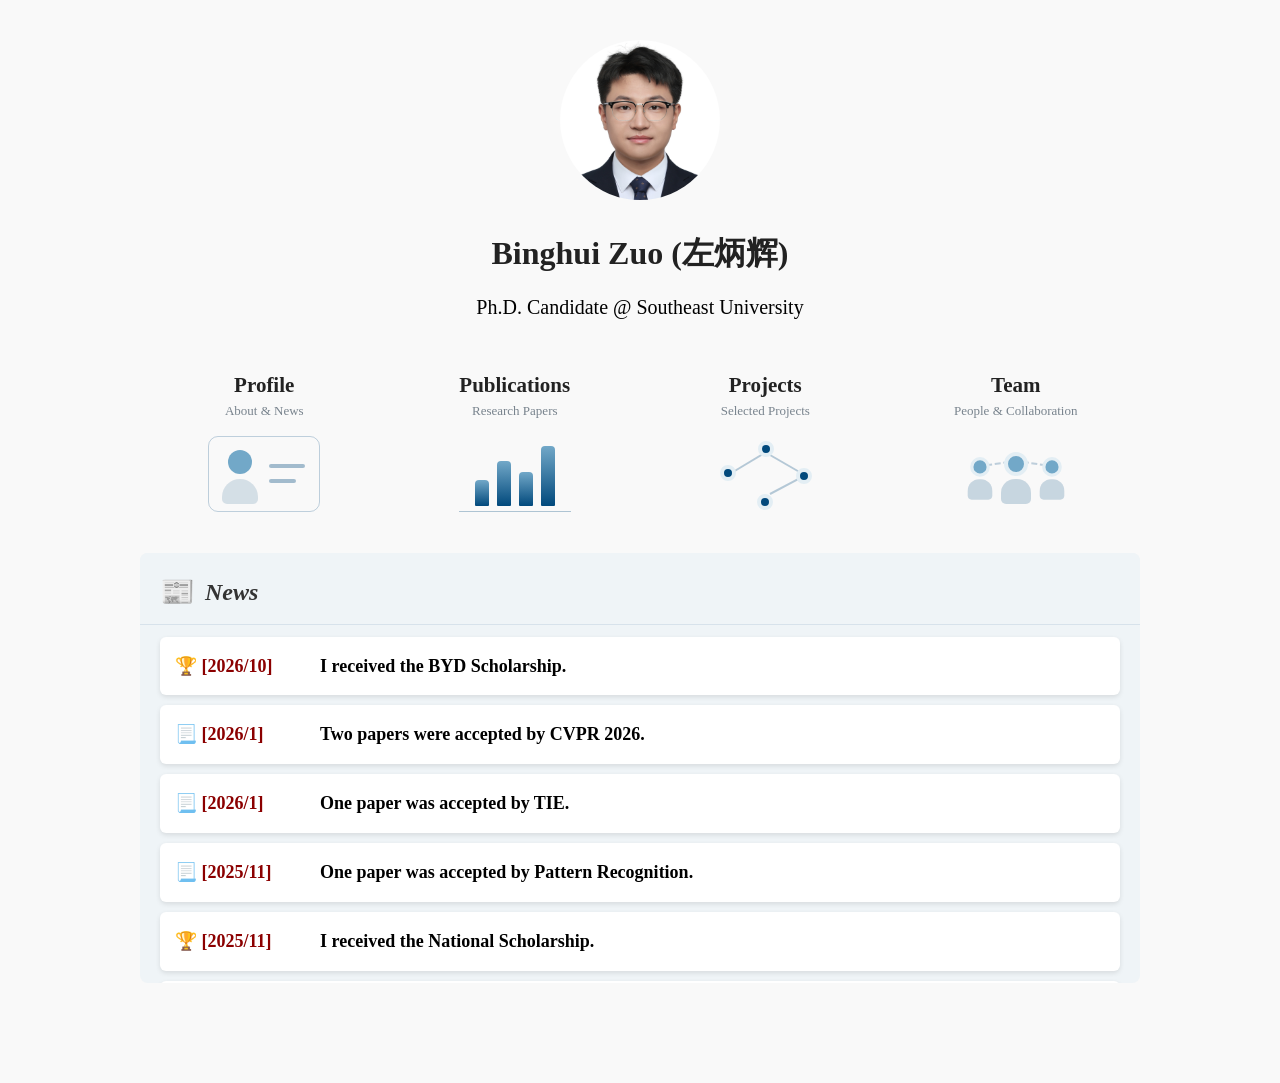
==== commit 232d9005: "更新2026.10" ====
--- a/index.html
+++ b/index.html
@@ -64,6 +64,7 @@
 
     <section class="news-section" aria-labelledby="news-title">
       <h2 id="news-title"><span class="news-icon" aria-hidden="true">📰</span><i>News</i></h2>
+      <article class="news-item"><div class="news-date">🏆 [2026/10]</div><div class="news-content">I received the BYD Scholarship.</div></article>
       <article class="news-item"><div class="news-date">📃 [2026/1]</div><div class="news-content">Two papers were accepted by CVPR 2026.</div></article>
       <article class="news-item"><div class="news-date">📃 [2026/1]</div><div class="news-content">One paper was accepted by TIE.</div></article>
       <article class="news-item"><div class="news-date">📃 [2025/11]</div><div class="news-content">One paper was accepted by Pattern Recognition.</div></article>
